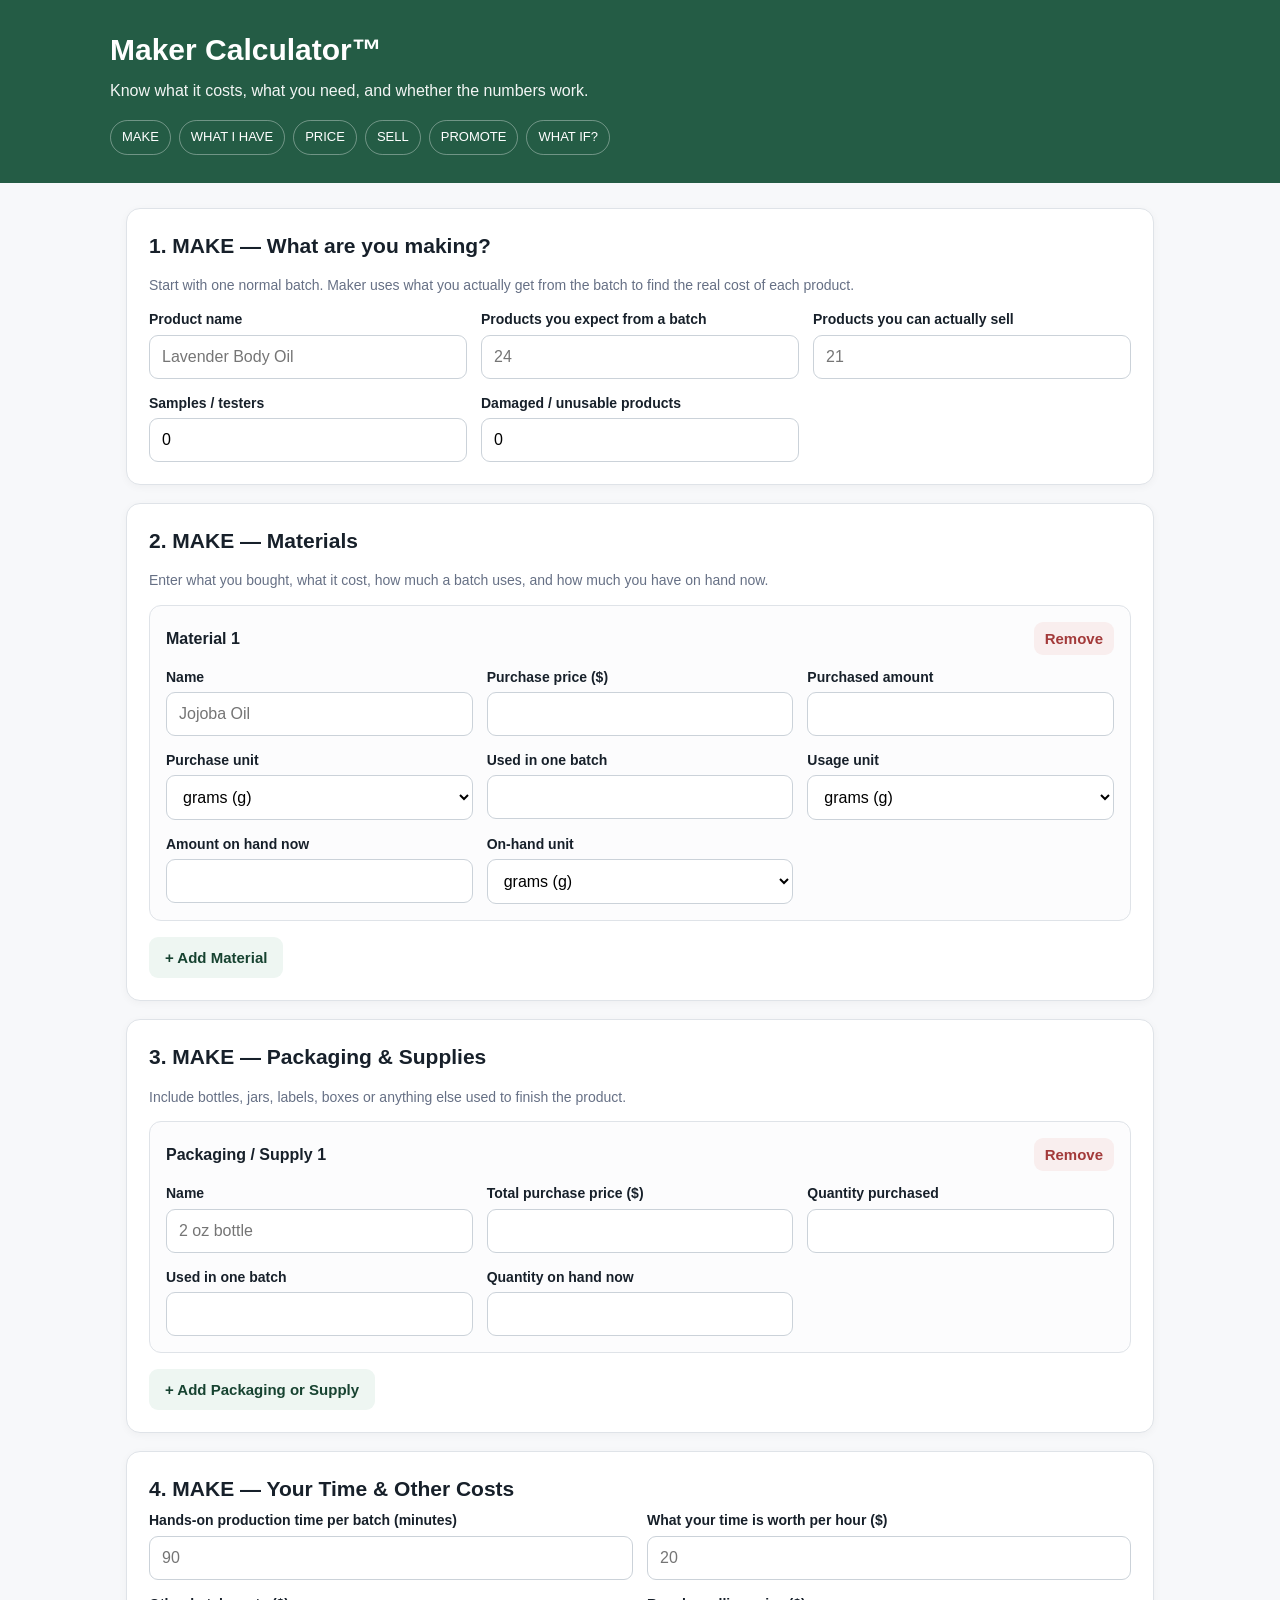
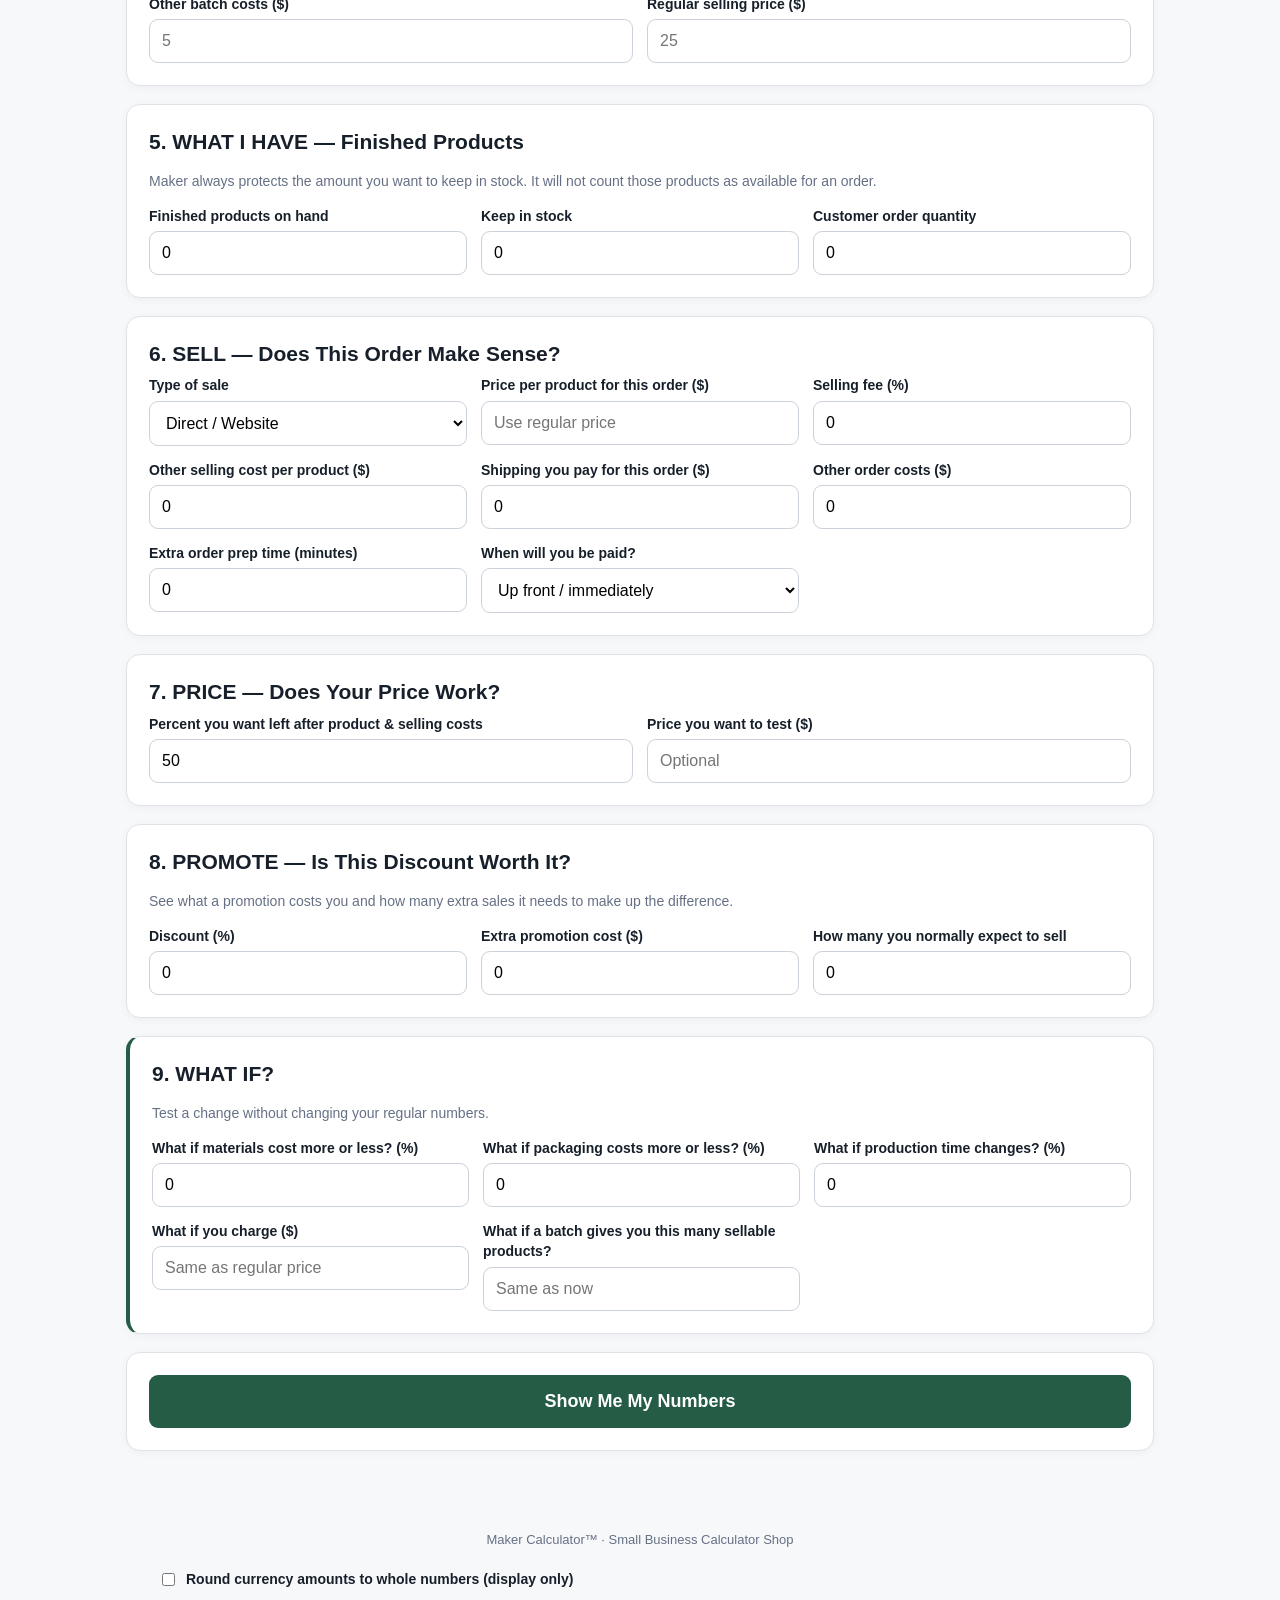
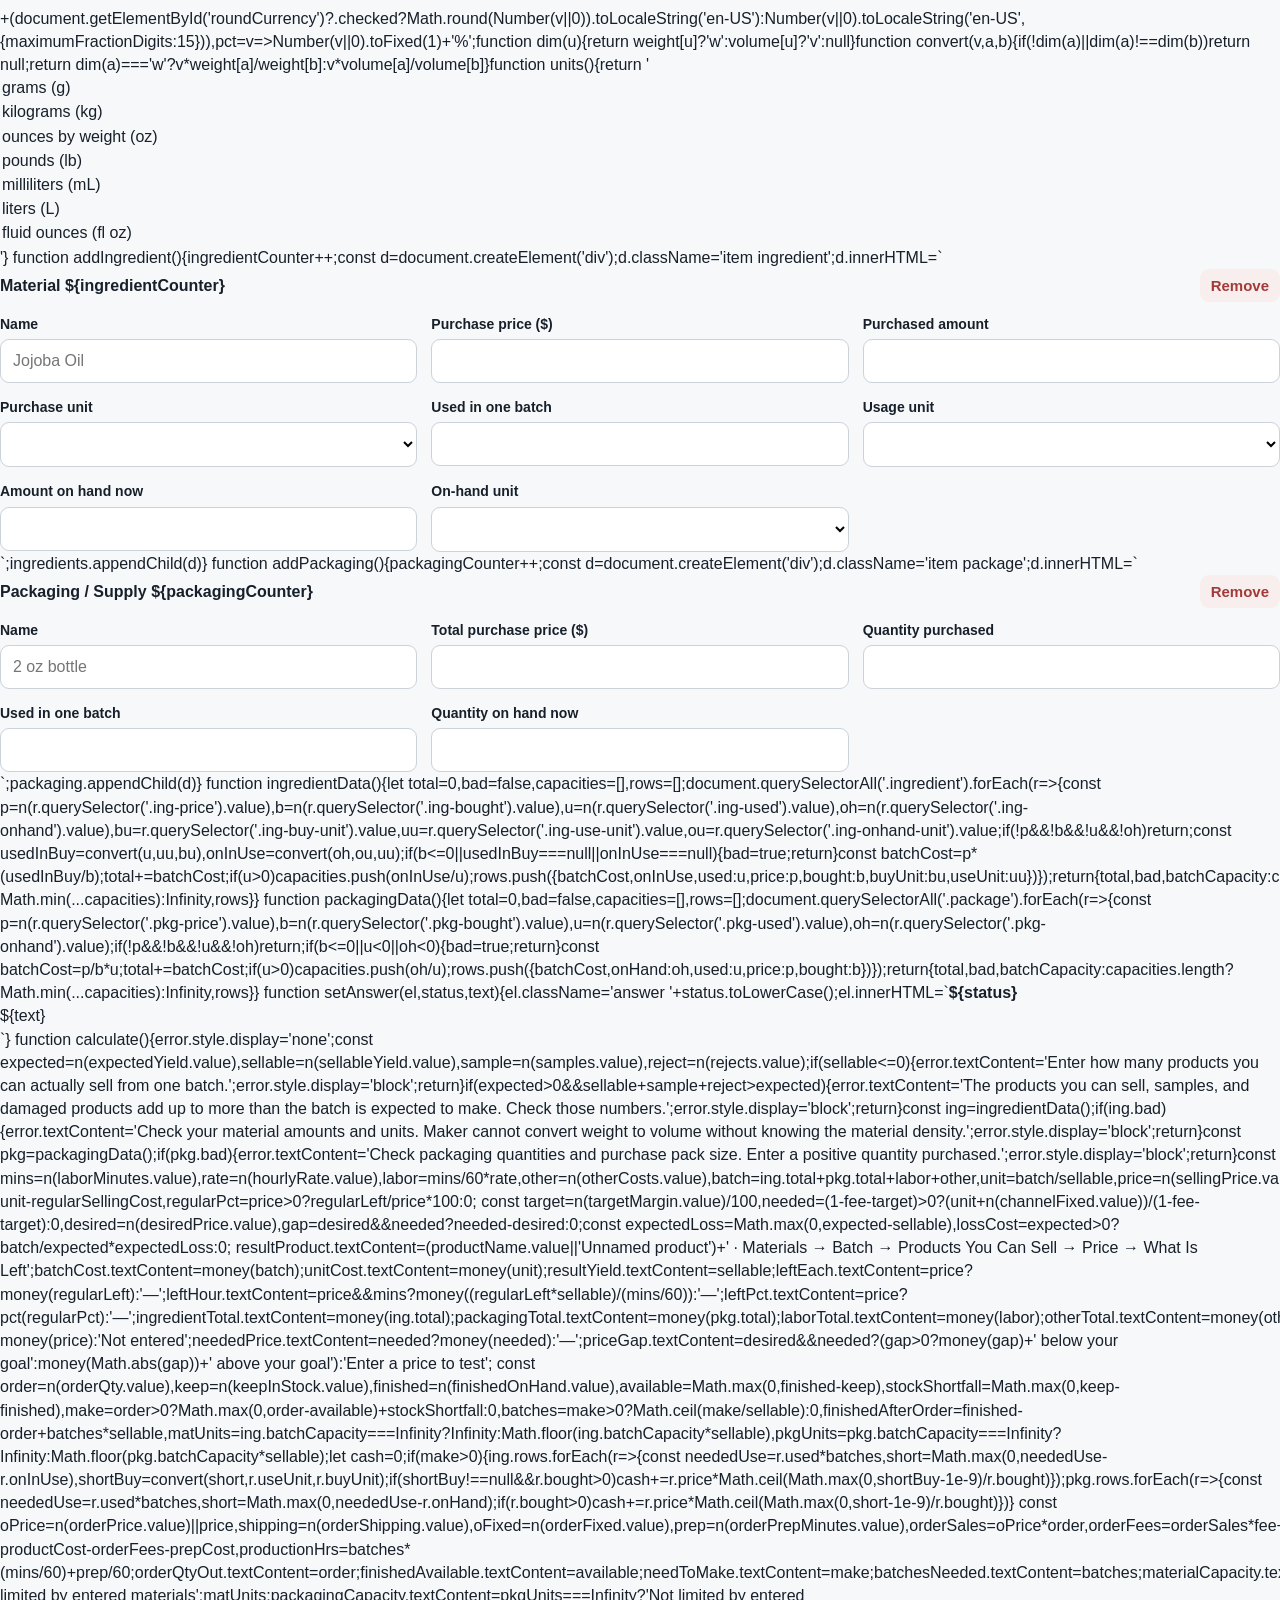
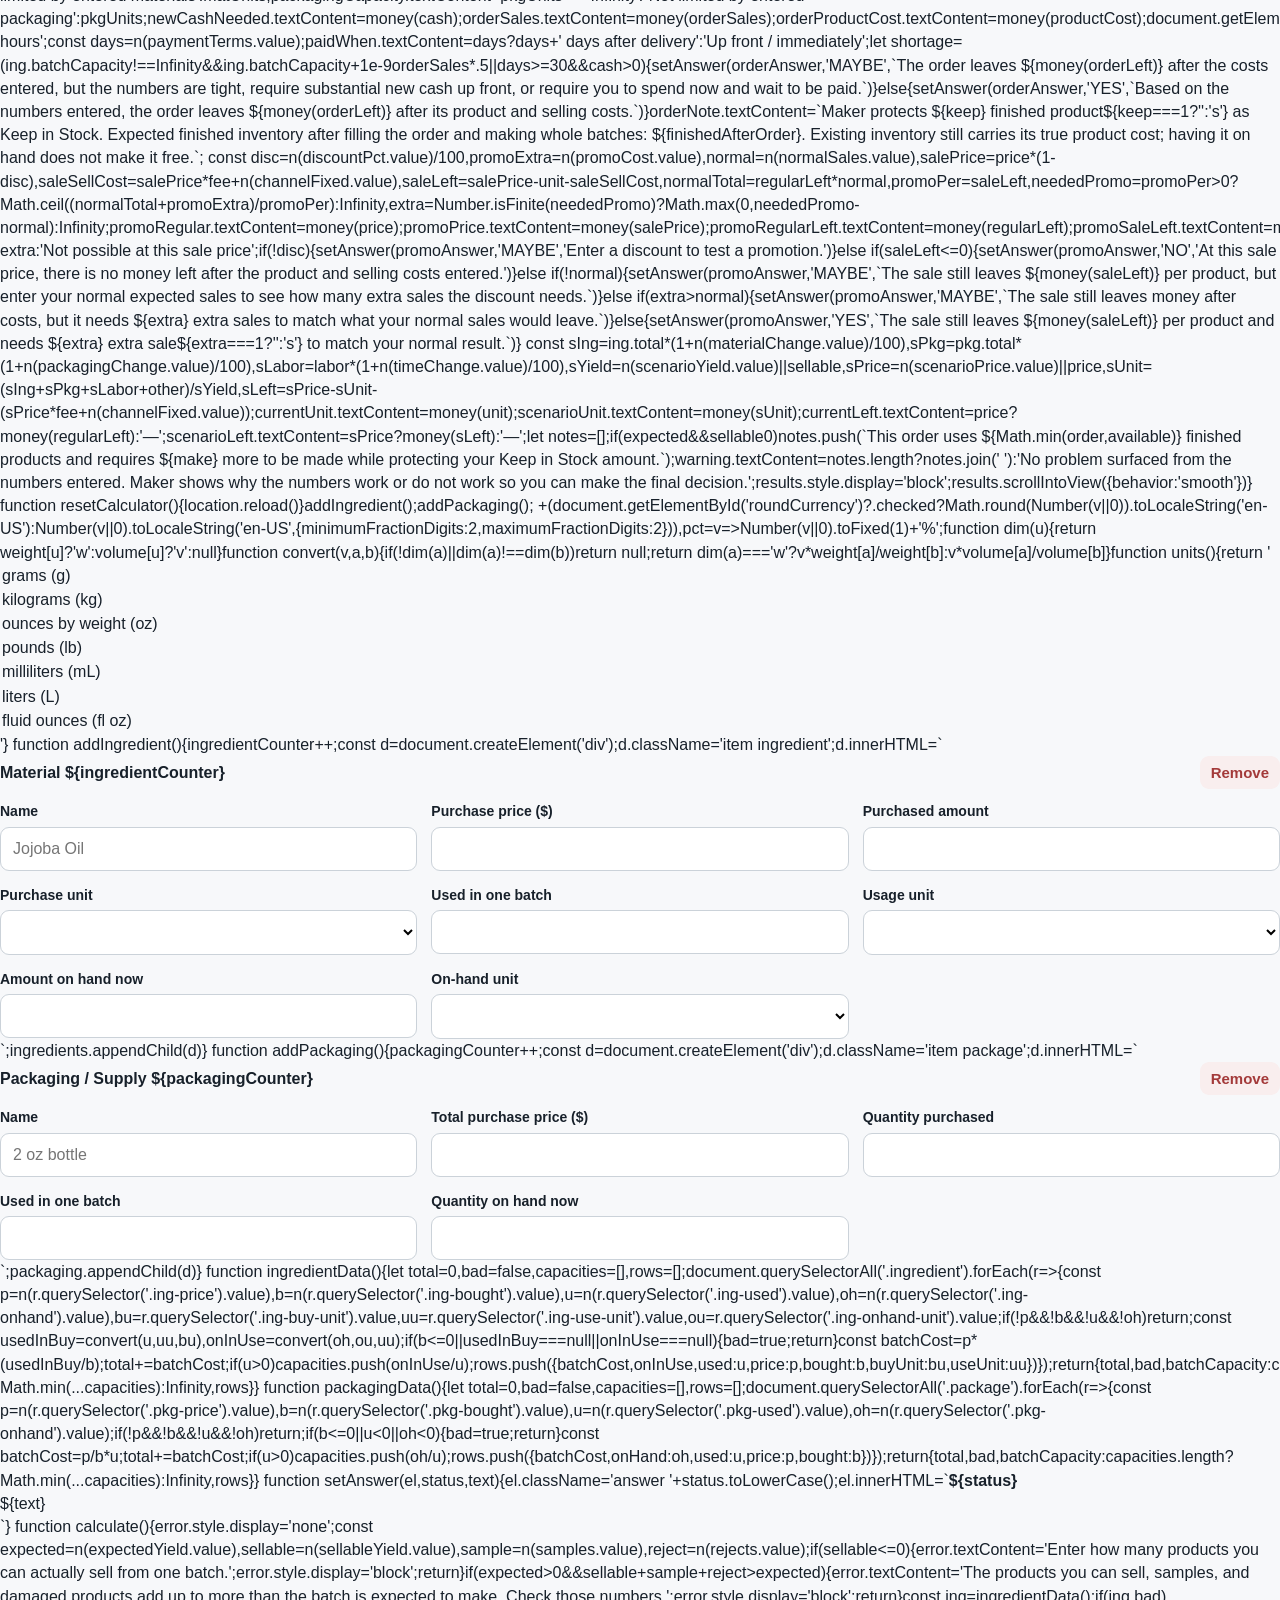
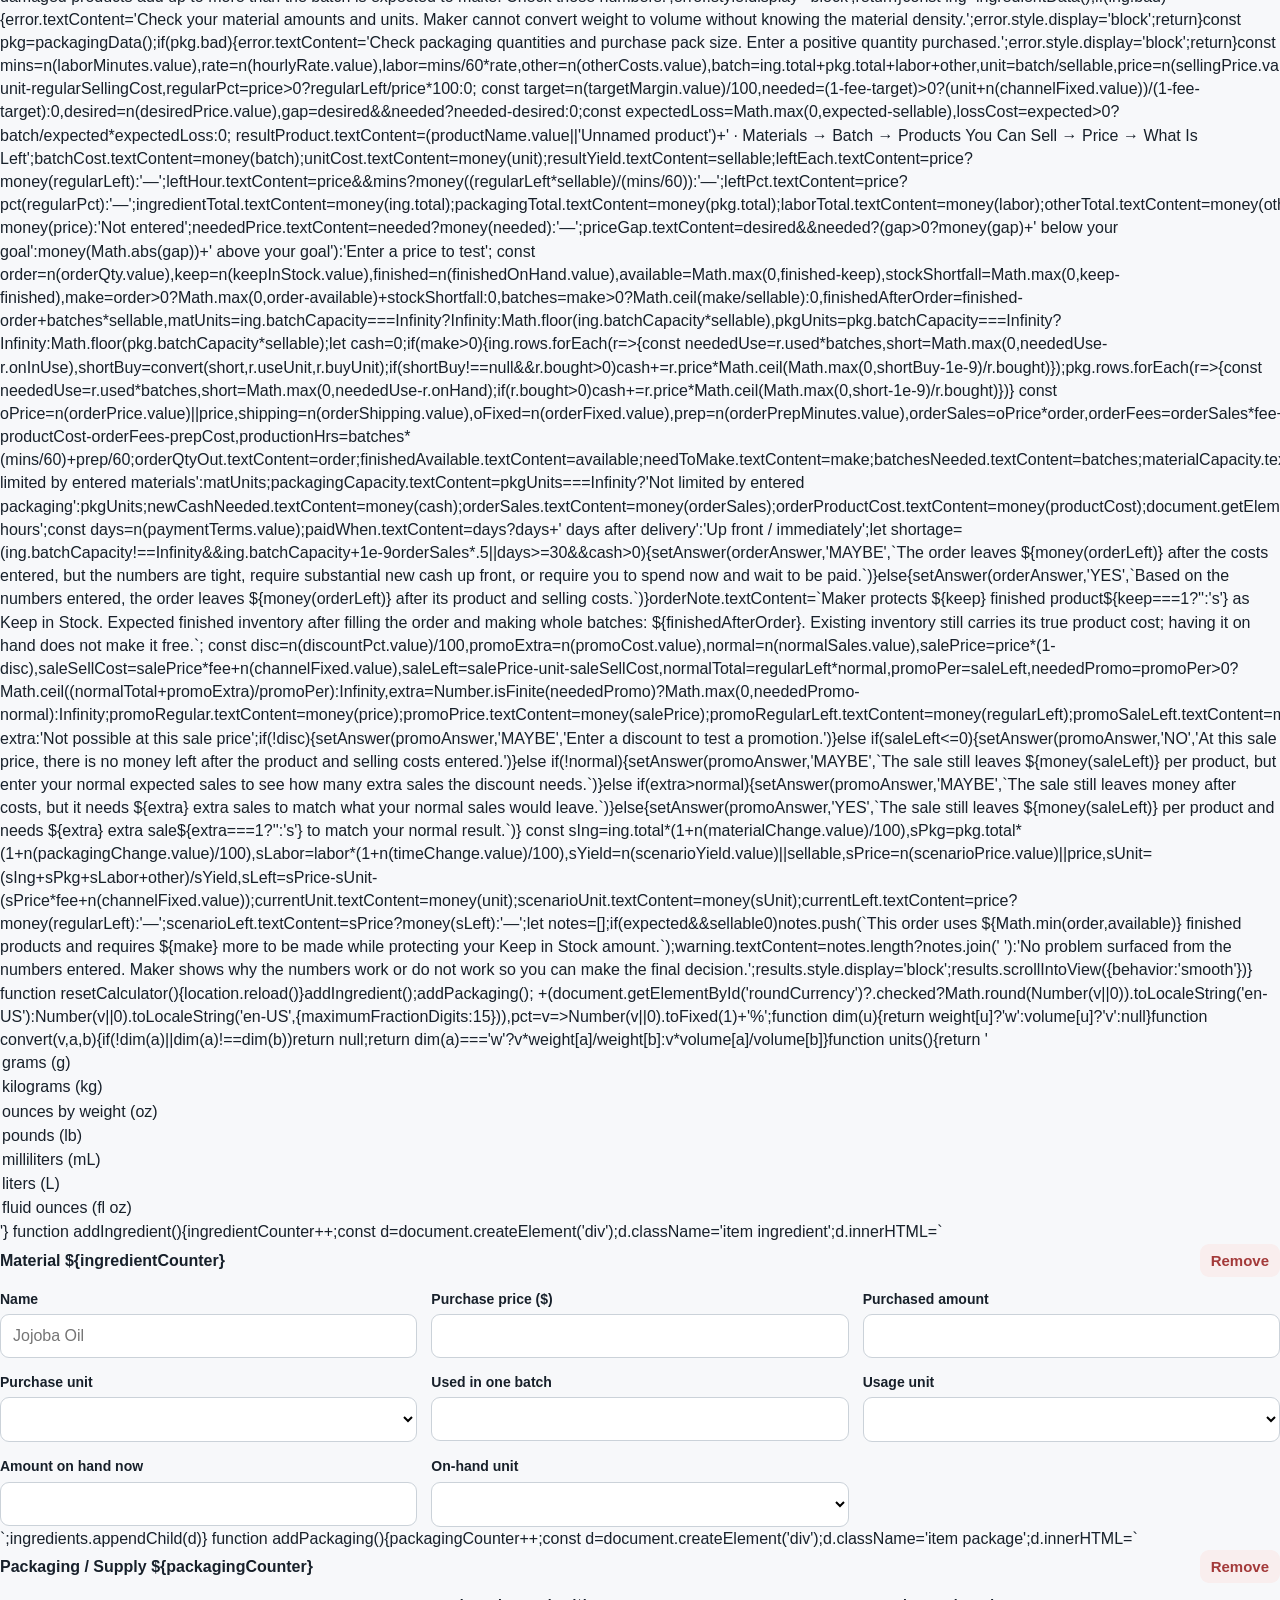
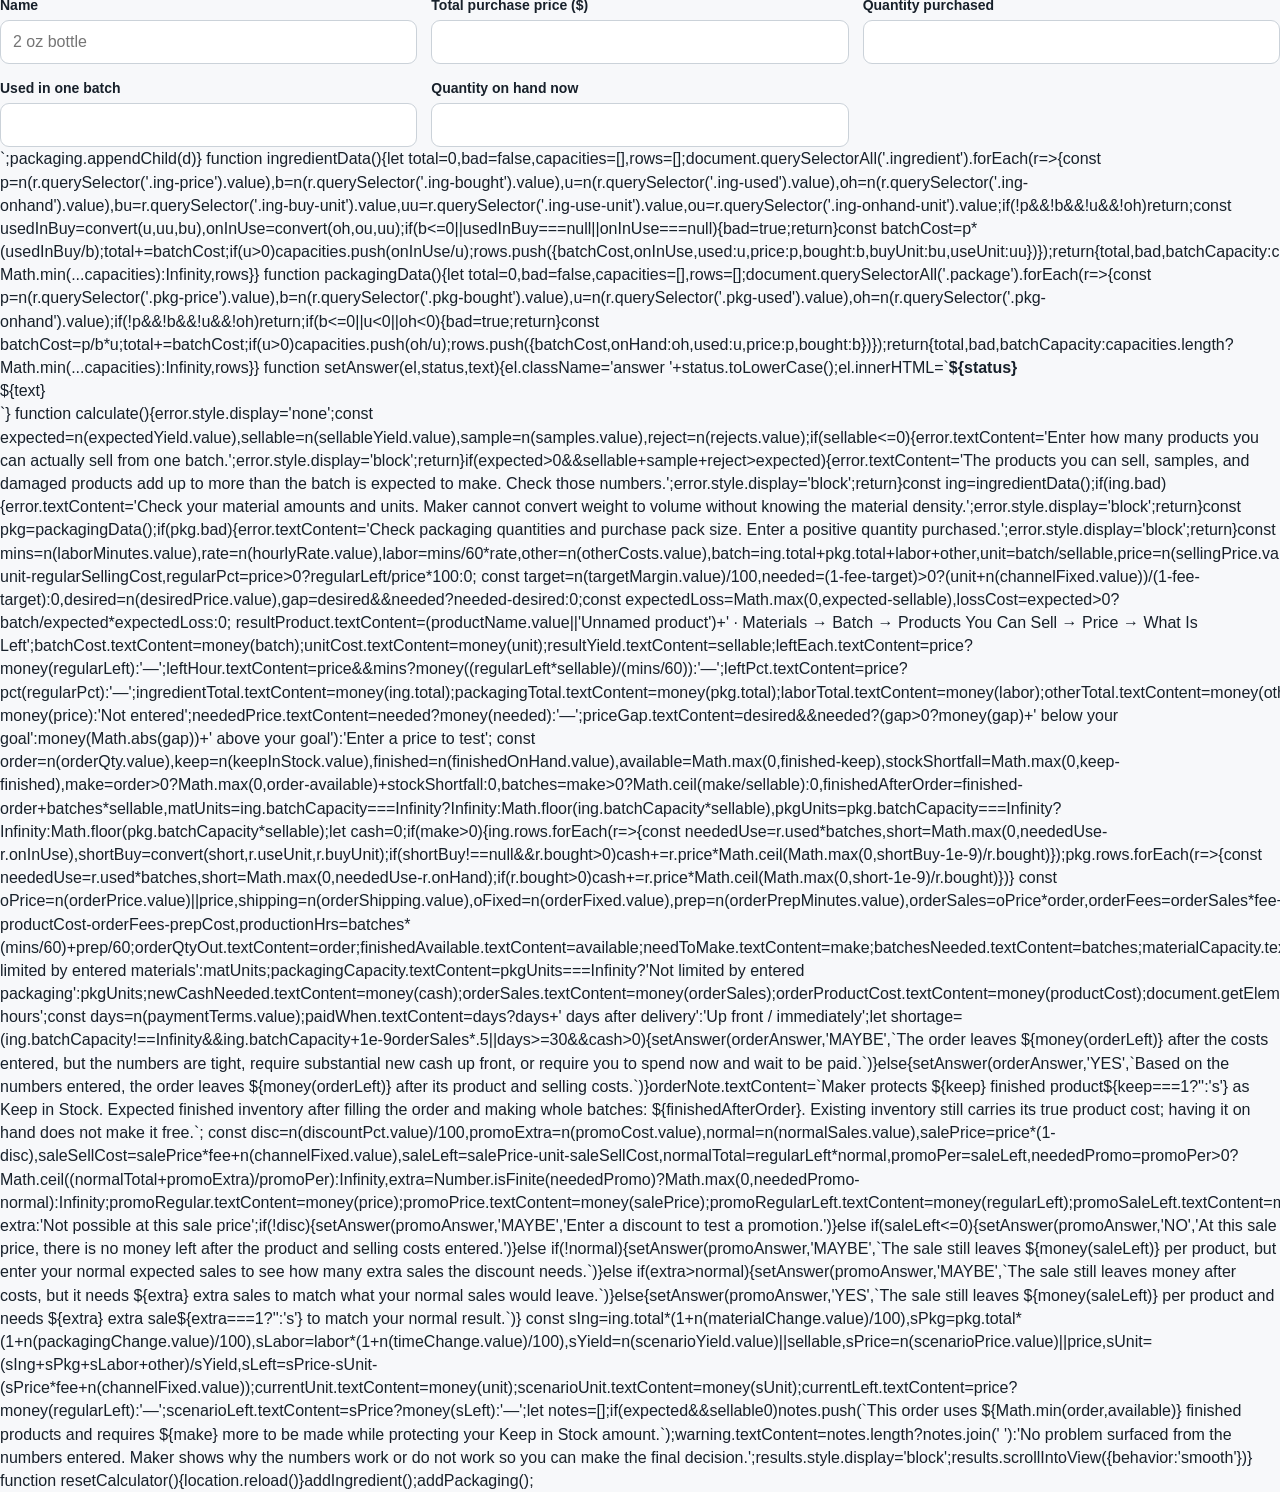
==== index.html @ f7cbdf95 "Avoid YES order recommendation when sales revenue is zero" ====
<!DOCTYPE html>
<html lang="en">
<head>
<meta charset="UTF-8"><meta name="viewport" content="width=device-width,initial-scale=1.0">
<title>Maker Calculator™</title>
<style>
:root{--bg:#f7f8fa;--card:#fff;--text:#17202a;--muted:#667085;--border:#dfe3e8;--primary:#245c45;--dark:#174331;--soft:#eef6f2;--warn:#fff7e6;--danger:#a33a3a;--maybe:#8a5b00}*{box-sizing:border-box}body{margin:0;font-family:-apple-system,BlinkMacSystemFont,"Segoe UI",Roboto,Arial,sans-serif;background:var(--bg);color:var(--text);line-height:1.45}header{background:var(--primary);color:#fff;padding:28px 20px}.wrap,main{max-width:1060px;margin:auto}header h1{margin:0 0 7px;font-size:30px}header p{margin:0;opacity:.94}nav{margin-top:18px;display:flex;gap:8px;flex-wrap:wrap}.pill{padding:7px 11px;border:1px solid rgba(255,255,255,.35);border-radius:999px;font-size:13px}main{margin:25px auto 60px;padding:0 16px}.card{background:var(--card);border:1px solid var(--border);border-radius:14px;padding:22px;margin-bottom:18px;box-shadow:0 2px 8px rgba(0,0,0,.04)}h2{margin:0 0 6px;font-size:21px}h3{margin:18px 0 8px}.help,.small{color:var(--muted);font-size:14px}.grid,.grid3,.result-grid{display:grid;grid-template-columns:repeat(2,minmax(0,1fr));gap:14px}.grid3,.result-grid{grid-template-columns:repeat(3,minmax(0,1fr))}label{display:block;font-weight:600;margin-bottom:5px;font-size:14px}input,select{width:100%;padding:12px;border:1px solid #cbd2d9;border-radius:9px;font-size:16px;background:#fff}input:focus,select:focus{outline:2px solid #8dbba7;border-color:var(--primary)}.item{border:1px solid var(--border);border-radius:12px;padding:16px;margin-top:14px;background:#fcfcfd}.item-head,.row{display:flex;justify-content:space-between;gap:15px;align-items:center}.item-head{margin-bottom:12px}.row{border-bottom:1px solid var(--border);padding:10px 0}.row:last-child{border-bottom:0}button{border:0;border-radius:9px;padding:12px 16px;font-size:15px;font-weight:700;cursor:pointer}.primary{background:var(--primary);color:#fff}.secondary{background:var(--soft);color:var(--dark)}.remove{background:#f9eeee;color:var(--danger);padding:8px 11px}.actions{display:flex;gap:10px;flex-wrap:wrap;margin-top:16px}.calculate{width:100%;font-size:18px;padding:16px}.results{display:none}.result-grid{margin-top:15px}.result-box{background:var(--soft);padding:16px;border-radius:11px}.result-box span{display:block;color:var(--muted);font-size:13px}.result-box strong{font-size:23px}.panel{background:#f8fafb;border:1px solid var(--border);border-radius:12px;padding:17px;margin-top:18px}.warning{background:var(--warn);border-radius:9px;padding:12px;margin-top:15px}.error{color:var(--danger);margin-top:10px;font-weight:600;display:none}.answer{border-radius:12px;padding:18px;margin:16px 0}.answer.yes{background:#eef6f2}.answer.no{background:#f9eeee}.answer.maybe{background:#fff7e6}.answer strong{font-size:24px}.scenario{border-left:4px solid var(--primary)}footer{text-align:center;color:var(--muted);font-size:13px;padding:20px}@media(max-width:720px){.grid,.grid3,.result-grid{grid-template-columns:1fr}header h1{font-size:25px}.card{padding:17px}}@media print{header,.input-section,.actions,footer{display:none!important}body{background:#fff}main{max-width:none;margin:0}.card{border:0;box-shadow:none}.results{display:block!important}}
</style></head>
<body><header><div class="wrap"><h1>Maker Calculator™</h1><p>Know what it costs, what you need, and whether the numbers work.</p><nav><span class="pill">MAKE</span><span class="pill">WHAT I HAVE</span><span class="pill">PRICE</span><span class="pill">SELL</span><span class="pill">PROMOTE</span><span class="pill">WHAT IF?</span></nav></div></header>
<main>
<section class="card input-section"><h2>1. MAKE — What are you making?</h2><p class="help">Start with one normal batch. Maker uses what you actually get from the batch to find the real cost of each product.</p><div class="grid3"><div><label>Product name</label><input id="productName" placeholder="Lavender Body Oil"></div><div><label>Products you expect from a batch</label><input id="expectedYield" type="number" min="1" step="1" placeholder="24"></div><div><label>Products you can actually sell</label><input id="sellableYield" type="number" min="1" step="1" placeholder="21"></div><div><label>Samples / testers</label><input id="samples" type="number" min="0" step="1" value="0"></div><div><label>Damaged / unusable products</label><input id="rejects" type="number" min="0" step="1" value="0"></div></div></section>
<section class="card input-section"><h2>2. MAKE — Materials</h2><p class="help">Enter what you bought, what it cost, how much a batch uses, and how much you have on hand now.</p><div id="ingredients"></div><div class="actions"><button class="secondary" onclick="addIngredient()">+ Add Material</button></div></section>
<section class="card input-section"><h2>3. MAKE — Packaging & Supplies</h2><p class="help">Include bottles, jars, labels, boxes or anything else used to finish the product.</p><div id="packaging"></div><div class="actions"><button class="secondary" onclick="addPackaging()">+ Add Packaging or Supply</button></div></section>
<section class="card input-section"><h2>4. MAKE — Your Time & Other Costs</h2><div class="grid"><div><label>Hands-on production time per batch (minutes)</label><input id="laborMinutes" type="number" min="0" step="1" placeholder="90"></div><div><label>What your time is worth per hour ($)</label><input id="hourlyRate" type="number" min="0" step=".01" placeholder="20"></div><div><label>Other batch costs ($)</label><input id="otherCosts" type="number" min="0" step=".01" placeholder="5"></div><div><label>Regular selling price ($)</label><input id="sellingPrice" type="number" min="0" step=".01" placeholder="25"></div></div></section>
<section class="card input-section"><h2>5. WHAT I HAVE — Finished Products</h2><p class="help">Maker always protects the amount you want to keep in stock. It will not count those products as available for an order.</p><div class="grid3"><div><label>Finished products on hand</label><input id="finishedOnHand" type="number" min="0" step="1" value="0"></div><div><label>Keep in stock</label><input id="keepInStock" type="number" min="0" step="1" value="0"></div><div><label>Customer order quantity</label><input id="orderQty" type="number" min="0" step="1" value="0"></div></div></section>
<section class="card input-section"><h2>6. SELL — Does This Order Make Sense?</h2><div class="grid3"><div><label>Type of sale</label><select id="channel"><option>Direct / Website</option><option>Marketplace</option><option>Craft Fair</option><option>Wholesale</option><option>Consignment</option><option>Corporate / Bulk</option></select></div><div><label>Price per product for this order ($)</label><input id="orderPrice" type="number" min="0" step=".01" placeholder="Use regular price"></div><div><label>Selling fee (%)</label><input id="channelPct" type="number" min="0" step=".01" value="0"></div><div><label>Other selling cost per product ($)</label><input id="channelFixed" type="number" min="0" step=".01" value="0"></div><div><label>Shipping you pay for this order ($)</label><input id="orderShipping" type="number" min="0" step=".01" value="0"></div><div><label>Other order costs ($)</label><input id="orderFixed" type="number" min="0" step=".01" value="0"></div><div><label>Extra order prep time (minutes)</label><input id="orderPrepMinutes" type="number" min="0" step="1" value="0"></div><div><label>When will you be paid?</label><select id="paymentTerms"><option value="0">Up front / immediately</option><option value="15">15 days later</option><option value="30">30 days later</option><option value="45">45 days later</option><option value="60">60 days later</option></select></div></div></section>
<section class="card input-section"><h2>7. PRICE — Does Your Price Work?</h2><div class="grid"><div><label>Percent you want left after product & selling costs</label><input id="targetMargin" type="number" min="0" max="95" step="1" value="50"></div><div><label>Price you want to test ($)</label><input id="desiredPrice" type="number" min="0" step=".01" placeholder="Optional"></div></div></section>
<section class="card input-section"><h2>8. PROMOTE — Is This Discount Worth It?</h2><p class="help">See what a promotion costs you and how many extra sales it needs to make up the difference.</p><div class="grid3"><div><label>Discount (%)</label><input id="discountPct" type="number" min="0" max="100" step=".01" value="0"></div><div><label>Extra promotion cost ($)</label><input id="promoCost" type="number" min="0" step=".01" value="0"></div><div><label>How many you normally expect to sell</label><input id="normalSales" type="number" min="0" step="1" value="0"></div></div></section>
<section class="card input-section scenario"><h2>9. WHAT IF?</h2><p class="help">Test a change without changing your regular numbers.</p><div class="grid3"><div><label>What if materials cost more or less? (%)</label><input id="materialChange" type="number" step=".01" value="0"></div><div><label>What if packaging costs more or less? (%)</label><input id="packagingChange" type="number" step=".01" value="0"></div><div><label>What if production time changes? (%)</label><input id="timeChange" type="number" step=".01" value="0"></div><div><label>What if you charge ($)</label><input id="scenarioPrice" type="number" min="0" step=".01" placeholder="Same as regular price"></div><div><label>What if a batch gives you this many sellable products?</label><input id="scenarioYield" type="number" min="1" step="1" placeholder="Same as now"></div></div></section>
<section class="card input-section"><button class="primary calculate" onclick="calculate()">Show Me My Numbers</button><div id="error" class="error"></div></section>
<section id="results" class="card results"><h2>Your Product at a Glance</h2><p id="resultProduct" class="help"></p><div class="result-grid"><div class="result-box"><span>Cost to make this batch</span><strong id="batchCost"></strong></div><div class="result-box"><span>Cost to make one</span><strong id="unitCost"></strong></div><div class="result-box"><span>Products you can sell</span><strong id="resultYield"></strong></div><div class="result-box"><span>Left after costs — each regular sale</span><strong id="leftEach"></strong></div><div class="result-box"><span>Left after costs — per production hour</span><strong id="leftHour"></strong></div><div class="result-box"><span>Percent left after costs</span><strong id="leftPct"></strong></div></div>
<div class="panel"><h2>Where Your Money Goes</h2><div class="row"><span>Materials</span><strong id="ingredientTotal"></strong></div><div class="row"><span>Packaging & supplies</span><strong id="packagingTotal"></strong></div><div class="row"><span>Cost of your time</span><strong id="laborTotal"></strong></div><div class="row"><span>Other batch costs</span><strong id="otherTotal"></strong></div><div class="row"><span>Cost carried by products you cannot sell</span><strong id="lossCost"></strong></div></div>
<div class="panel"><h2>Does Your Price Work?</h2><div class="row"><span>Your regular price</span><strong id="regularPriceOut"></strong></div><div class="row"><span>Price needed for the percent you want left</span><strong id="neededPrice"></strong></div><div class="row"><span>How far off the price is</span><strong id="priceGap"></strong></div></div>
<div class="panel"><h2>Does This Order Make Sense?</h2><div id="orderAnswer" class="answer"></div><div class="row"><span>Customer order</span><strong id="orderQtyOut"></strong></div><div class="row"><span>Finished products available without touching Keep in Stock</span><strong id="finishedAvailable"></strong></div><div class="row"><span>You need to make</span><strong id="needToMake"></strong></div><div class="row"><span>Batches you need to make</span><strong id="batchesNeeded"></strong></div><div class="row"><span>Products your materials can make now</span><strong id="materialCapacity"></strong></div><div class="row"><span>Products your packaging can finish now</span><strong id="packagingCapacity"></strong></div><div class="row"><span>New money needed for missing materials & packaging</span><strong id="newCashNeeded"></strong></div><div class="row"><span>Total sale</span><strong id="orderSales"></strong></div><div class="row"><span>True cost of products in the order</span><strong id="orderProductCost"></strong></div><div class="row"><span>Left after order costs</span><strong id="orderLeft"></strong></div><div class="row"><span>Additional production time</span><strong id="productionHours"></strong></div><div class="row"><span>When you get paid</span><strong id="paidWhen"></strong></div><p id="orderNote" class="small"></p></div>
<div class="panel"><h2>Is This Discount Worth It?</h2><div id="promoAnswer" class="answer"></div><div class="row"><span>Regular price</span><strong id="promoRegular"></strong></div><div class="row"><span>Sale price</span><strong id="promoPrice"></strong></div><div class="row"><span>Left after costs — regular sale</span><strong id="promoRegularLeft"></strong></div><div class="row"><span>Left after costs — sale price</span><strong id="promoSaleLeft"></strong></div><div class="row"><span>Extra products you need to sell to make up the difference</span><strong id="extraSales"></strong></div></div>
<div class="panel scenario"><h2>What If?</h2><div class="row"><span>Cost to make one</span><strong><span id="currentUnit"></span> → <span id="scenarioUnit"></span></strong></div><div class="row"><span>Left after costs — each sale</span><strong><span id="currentLeft"></span> → <span id="scenarioLeft"></span></strong></div></div>
<div id="warning" class="warning"></div><div class="actions"><button class="primary" onclick="window.print()">Print / Save Report</button><button class="secondary" onclick="resetCalculator()">Start New Product</button></div></section>
</main><footer>Maker Calculator™ · Small Business Calculator Shop</footer>
<div style="max-width:1000px;margin:0 auto;padding:0 18px 12px"><label style="display:flex;align-items:center;gap:8px"><input id="roundCurrency" type="checkbox" style="width:auto" onchange="if(document.getElementById('results').style.display!=='none')calculate()"> Round currency amounts to whole numbers (display only)</label></div>
<script>
let ingredientCounter=0,packagingCounter=0;const weight={g:1,kg:1000,oz:28.349523125,lb:453.59237},volume={ml:1,l:1000,floz:29.5735295625};const n=v=>{const x=parseFloat(v);return Number.isFinite(x)?x:0},money=v=>{const x=Number(v||0),rounded=document.getElementById('roundCurrency')?.checked;return '$'+(rounded?Math.round(x).toLocaleString('en-US'):x.toLocaleString('en-US',{minimumFractionDigits:2,maximumFractionDigits:2}))},pct=v=>Number(v||0).toFixed(1)+'%';function dim(u){return weight[u]?'w':volume[u]?'v':null}function convert(v,a,b){if(!dim(a)||dim(a)!==dim(b))return null;return dim(a)==='w'?v*weight[a]/weight[b]:v*volume[a]/volume[b]}function units(){return '<option value="g">grams (g)</option><option value="kg">kilograms (kg)</option><option value="oz">ounces by weight (oz)</option><option value="lb">pounds (lb)</option><option value="ml">milliliters (mL)</option><option value="l">liters (L)</option><option value="floz">fluid ounces (fl oz)</option>'}
function addIngredient(){ingredientCounter++;const d=document.createElement('div');d.className='item ingredient';d.innerHTML=`<div class="item-head"><strong>Material ${ingredientCounter}</strong><button class="remove" onclick="this.closest('.item').remove()">Remove</button></div><div class="grid3"><div><label>Name</label><input class="ing-name" placeholder="Jojoba Oil"></div><div><label>Purchase price ($)</label><input class="ing-price" type="number" min="0" step=".01"></div><div><label>Purchased amount</label><input class="ing-bought" type="number" min="0" step=".001"></div><div><label>Purchase unit</label><select class="ing-buy-unit">${units()}</select></div><div><label>Used in one batch</label><input class="ing-used" type="number" min="0" step=".001"></div><div><label>Usage unit</label><select class="ing-use-unit">${units()}</select></div><div><label>Amount on hand now</label><input class="ing-onhand" type="number" min="0" step=".001"></div><div><label>On-hand unit</label><select class="ing-onhand-unit">${units()}</select></div></div>`;ingredients.appendChild(d)}
function addPackaging(){packagingCounter++;const d=document.createElement('div');d.className='item package';d.innerHTML=`<div class="item-head"><strong>Packaging / Supply ${packagingCounter}</strong><button class="remove" onclick="this.closest('.item').remove()">Remove</button></div><div class="grid3"><div><label>Name</label><input class="pkg-name" placeholder="2 oz bottle"></div><div><label>Total purchase price ($)</label><input class="pkg-price" type="number" min="0" step=".01"></div><div><label>Quantity purchased</label><input class="pkg-bought" type="number" min="0" step="1"></div><div><label>Used in one batch</label><input class="pkg-used" type="number" min="0" step="1"></div><div><label>Quantity on hand now</label><input class="pkg-onhand" type="number" min="0" step="1"></div></div>`;packaging.appendChild(d)}
function ingredientData(){let total=0,bad=false,capacities=[],rows=[];document.querySelectorAll('.ingredient').forEach(r=>{const p=n(r.querySelector('.ing-price').value),b=n(r.querySelector('.ing-bought').value),u=n(r.querySelector('.ing-used').value),oh=n(r.querySelector('.ing-onhand').value),bu=r.querySelector('.ing-buy-unit').value,uu=r.querySelector('.ing-use-unit').value,ou=r.querySelector('.ing-onhand-unit').value;if(!p&&!b&&!u&&!oh)return;const usedInBuy=convert(u,uu,bu),onInUse=convert(oh,ou,uu);if(b<=0||usedInBuy===null||onInUse===null){bad=true;return}const batchCost=p*(usedInBuy/b);total+=batchCost;if(u>0)capacities.push(onInUse/u);rows.push({batchCost,onInUse,used:u,price:p,bought:b,buyUnit:bu,useUnit:uu})});return{total,bad,batchCapacity:capacities.length?Math.min(...capacities):Infinity,rows}}
function packagingData(){let total=0,bad=false,capacities=[],rows=[];document.querySelectorAll('.package').forEach(r=>{const p=n(r.querySelector('.pkg-price').value),b=n(r.querySelector('.pkg-bought').value),u=n(r.querySelector('.pkg-used').value),oh=n(r.querySelector('.pkg-onhand').value);if(!p&&!b&&!u&&!oh)return;if(b<=0||u<0||oh<0||!Number.isInteger(b)||!Number.isInteger(u)||!Number.isInteger(oh)||p<0){bad=true;return}const batchCost=p/b*u;total+=batchCost;if(u>0)capacities.push(oh/u);rows.push({batchCost,onHand:oh,used:u,price:p,bought:b})});return{total,bad,batchCapacity:capacities.length?Math.min(...capacities):Infinity,rows}}
function setAnswer(el,status,text){el.className='answer '+status.toLowerCase();el.innerHTML=`<strong>${status}</strong><div>${text}</div>`}
function calculate(){error.style.display='none';const countIds=['sellableYield','expectedYield','samples','rejects','finishedOnHand','keepInStock','orderQty','normalSales','scenarioYield'];for(const id of countIds){const el=document.getElementById(id),raw=el.value.trim();if(raw!==''&&(!Number.isFinite(Number(raw))||Number(raw)<0||!Number.isInteger(Number(raw)))){error.textContent='Enter a non-negative whole number for '+(el.closest('div')?.querySelector('label')?.textContent||id)+'.';error.style.display='block';results.style.display='none';return}}const expected=n(expectedYield.value),sellable=n(sellableYield.value),sample=n(samples.value),reject=n(rejects.value);if(sellable<=0){error.textContent='Enter how many products you can actually sell from one batch.';error.style.display='block';return}if(expected>0&&sellable+sample+reject>expected){error.textContent='The products you can sell, samples, and damaged products add up to more than the batch is expected to make. Check those numbers.';error.style.display='block';return}if(scenarioYield.value.trim()!==''&&n(scenarioYield.value)===0){error.textContent='What If? products per batch must be at least 1.';error.style.display='block';results.style.display='none';return}const ing=ingredientData();if(ing.bad){error.textContent='Check your material amounts and units. Maker cannot convert weight to volume without knowing the material density.';error.style.display='block';return}const pkg=packagingData();if(pkg.bad){error.textContent='Check packaging quantities and purchase pack size. Enter a positive quantity purchased.';error.style.display='block';return}const mins=n(laborMinutes.value),rate=n(hourlyRate.value),labor=mins/60*rate,other=n(otherCosts.value),batch=ing.total+pkg.total+labor+other,unit=batch/sellable,price=n(sellingPrice.value),fee=n(channelPct.value)/100,regularSellingCost=price*fee+n(channelFixed.value),regularLeft=price-unit-regularSellingCost,regularPct=price>0?regularLeft/price*100:0;
const target=n(targetMargin.value)/100,needed=(1-fee-target)>0?(unit+n(channelFixed.value))/(1-fee-target):0,desired=n(desiredPrice.value),gap=desired&&needed?needed-desired:0;const expectedLoss=Math.max(0,expected-sellable),lossCost=expected>0?batch/expected*expectedLoss:0;
resultProduct.textContent=(productName.value||'Unnamed product')+' · Materials → Batch → Products You Can Sell → Price → What Is Left';batchCost.textContent=money(batch);unitCost.textContent=money(unit);resultYield.textContent=sellable;leftEach.textContent=price?money(regularLeft):'—';leftHour.textContent=price&&mins?money((regularLeft*sellable)/(mins/60)):'—';leftPct.textContent=price?pct(regularPct):'—';ingredientTotal.textContent=money(ing.total);packagingTotal.textContent=money(pkg.total);laborTotal.textContent=money(labor);otherTotal.textContent=money(other);document.getElementById('lossCost').textContent=money(lossCost);regularPriceOut.textContent=price?money(price):'Not entered';neededPrice.textContent=needed?money(needed):'—';priceGap.textContent=desired&&needed?(gap>0?money(gap)+' below your goal':money(Math.abs(gap))+' above your goal'):'Enter a price to test';
const order=n(orderQty.value),keep=n(keepInStock.value),finished=n(finishedOnHand.value),available=Math.max(0,finished-keep),stockShortfall=Math.max(0,keep-finished),make=order>0?Math.max(0,order-available)+stockShortfall:0,batches=make>0?Math.ceil(make/sellable):0,finishedAfterOrder=finished-order+batches*sellable,matUnits=ing.batchCapacity===Infinity?Infinity:Math.floor(ing.batchCapacity*sellable),pkgUnits=pkg.batchCapacity===Infinity?Infinity:Math.floor(pkg.batchCapacity*sellable);let cash=0;if(make>0){ing.rows.forEach(r=>{const neededUse=r.used*batches,short=Math.max(0,neededUse-r.onInUse),shortBuy=convert(short,r.useUnit,r.buyUnit);if(shortBuy!==null&&r.bought>0)cash+=r.price*Math.ceil(Math.max(0,shortBuy-1e-9)/r.bought)});pkg.rows.forEach(r=>{const neededUse=r.used*batches,short=Math.max(0,neededUse-r.onHand);if(r.bought>0)cash+=r.price*Math.ceil(Math.max(0,short-1e-9)/r.bought)})}
const oPrice=orderPrice.value.trim()===''?price:n(orderPrice.value),shipping=n(orderShipping.value),oFixed=n(orderFixed.value),prep=n(orderPrepMinutes.value),orderSales=oPrice*order,orderFees=orderSales*fee+n(channelFixed.value)*order+shipping+oFixed,productCost=unit*order,prepCost=prep/60*rate,orderLeft=orderSales-productCost-orderFees-prepCost,productionHrs=batches*(mins/60)+prep/60;orderQtyOut.textContent=order;finishedAvailable.textContent=available;needToMake.textContent=make;batchesNeeded.textContent=batches;materialCapacity.textContent=matUnits===Infinity?'Not limited by entered materials':matUnits;packagingCapacity.textContent=pkgUnits===Infinity?'Not limited by entered packaging':pkgUnits;newCashNeeded.textContent=money(cash);document.getElementById('orderSales').textContent=money(orderSales);orderProductCost.textContent=money(productCost);document.getElementById('orderLeft').textContent=money(orderLeft);productionHours.textContent=productionHrs.toFixed(1)+' hours';const days=n(paymentTerms.value);paidWhen.textContent=days?days+' days after delivery':'Up front / immediately';let shortage=(ing.batchCapacity!==Infinity&&ing.batchCapacity+1e-9<batches)||(pkg.batchCapacity!==Infinity&&pkg.batchCapacity+1e-9<batches);if(!order){setAnswer(orderAnswer,'MAYBE','Enter an order quantity to test an order.')}else if(orderLeft<0){setAnswer(orderAnswer,'NO',`At these terms, the order is ${money(Math.abs(orderLeft))} short after the costs entered.`)}else if(shortage){setAnswer(orderAnswer,'MAYBE',`The order leaves money after costs, but you do not currently have enough materials or packaging to make everything needed.`)}else if(orderSales<=0){setAnswer(orderAnswer,'MAYBE','This order has no sales revenue. Review the price and costs before accepting it.')}else if(orderLeft/orderSales<.1||cash>orderSales*.5||days>=30&&cash>0){setAnswer(orderAnswer,'MAYBE',`The order leaves ${money(orderLeft)} after the costs entered, but the numbers are tight, require substantial new cash up front, or require you to spend now and wait to be paid.`)}else{setAnswer(orderAnswer,'YES',`Based on the numbers entered, the order leaves ${money(orderLeft)} after its product and selling costs.`)}orderNote.textContent=`Maker protects ${keep} finished product${keep===1?'':'s'} as Keep in Stock. Expected finished inventory after filling the order and making whole batches: ${finishedAfterOrder}. Existing inventory still carries its true product cost; having it on hand does not make it free.`;
const disc=n(discountPct.value)/100,promoExtra=n(promoCost.value),normal=n(normalSales.value),salePrice=price*(1-disc),saleSellCost=salePrice*fee+n(channelFixed.value),saleLeft=salePrice-unit-saleSellCost,normalTotal=regularLeft*normal,promoPer=saleLeft,neededPromo=promoPer>0?Math.ceil((normalTotal+promoExtra)/promoPer):Infinity,extra=Number.isFinite(neededPromo)?Math.max(0,neededPromo-normal):Infinity;promoRegular.textContent=money(price);promoPrice.textContent=money(salePrice);promoRegularLeft.textContent=money(regularLeft);promoSaleLeft.textContent=money(saleLeft);extraSales.textContent=Number.isFinite(extra)?extra:'Not possible at this sale price';if(!disc){setAnswer(promoAnswer,'MAYBE','Enter a discount to test a promotion.')}else if(saleLeft<=0){setAnswer(promoAnswer,'NO','At this sale price, there is no money left after the product and selling costs entered.')}else if(!normal){setAnswer(promoAnswer,'MAYBE',`The sale still leaves ${money(saleLeft)} per product, but enter your normal expected sales to see how many extra sales the discount needs.`)}else if(extra>normal){setAnswer(promoAnswer,'MAYBE',`The sale still leaves money after costs, but it needs ${extra} extra sales to match what your normal sales would leave.`)}else{setAnswer(promoAnswer,'YES',`The sale still leaves ${money(saleLeft)} per product and needs ${extra} extra sale${extra===1?'':'s'} to match your normal result.`)}
const sIng=ing.total*(1+n(materialChange.value)/100),sPkg=pkg.total*(1+n(packagingChange.value)/100),sLabor=labor*(1+n(timeChange.value)/100),sYield=scenarioYield.value.trim()===''?sellable:n(scenarioYield.value),sPrice=scenarioPrice.value.trim()===''?price:n(scenarioPrice.value),sUnit=(sIng+sPkg+sLabor+other)/sYield,sLeft=sPrice-sUnit-(sPrice*fee+n(channelFixed.value));currentUnit.textContent=money(unit);scenarioUnit.textContent=money(sUnit);currentLeft.textContent=price?money(regularLeft):'—';scenarioLeft.textContent=sPrice?money(sLeft):'—';let notes=[];if(expected&&sellable<expected)notes.push(`${expected-sellable} expected product${expected-sellable===1?' is':'s are'} not available for sale; their cost is carried by the products you can sell.`);if(finished<keep)notes.push(`You are already ${keep-finished} below the amount you want to Keep in Stock.`);if(order&&make>0)notes.push(`This order uses ${Math.min(order,available)} finished products and requires ${make} more to be made while protecting your Keep in Stock amount.`);warning.textContent=notes.length?notes.join(' '):'No problem surfaced from the numbers entered. Maker shows why the numbers work or do not work so you can make the final decision.';results.style.display='block';results.scrollIntoView({behavior:'smooth'})}
function resetCalculator(){location.reload()}addIngredient();addPackaging();
</script></body></html>+(document.getElementById('roundCurrency')?.checked?Math.round(Number(v||0)).toLocaleString('en-US'):Number(v||0).toLocaleString('en-US',{maximumFractionDigits:15})),pct=v=>Number(v||0).toFixed(1)+'%';function dim(u){return weight[u]?'w':volume[u]?'v':null}function convert(v,a,b){if(!dim(a)||dim(a)!==dim(b))return null;return dim(a)==='w'?v*weight[a]/weight[b]:v*volume[a]/volume[b]}function units(){return '<option value="g">grams (g)</option><option value="kg">kilograms (kg)</option><option value="oz">ounces by weight (oz)</option><option value="lb">pounds (lb)</option><option value="ml">milliliters (mL)</option><option value="l">liters (L)</option><option value="floz">fluid ounces (fl oz)</option>'}
function addIngredient(){ingredientCounter++;const d=document.createElement('div');d.className='item ingredient';d.innerHTML=`<div class="item-head"><strong>Material ${ingredientCounter}</strong><button class="remove" onclick="this.closest('.item').remove()">Remove</button></div><div class="grid3"><div><label>Name</label><input class="ing-name" placeholder="Jojoba Oil"></div><div><label>Purchase price ($)</label><input class="ing-price" type="number" min="0" step=".01"></div><div><label>Purchased amount</label><input class="ing-bought" type="number" min="0" step=".001"></div><div><label>Purchase unit</label><select class="ing-buy-unit">${units()}</select></div><div><label>Used in one batch</label><input class="ing-used" type="number" min="0" step=".001"></div><div><label>Usage unit</label><select class="ing-use-unit">${units()}</select></div><div><label>Amount on hand now</label><input class="ing-onhand" type="number" min="0" step=".001"></div><div><label>On-hand unit</label><select class="ing-onhand-unit">${units()}</select></div></div>`;ingredients.appendChild(d)}
function addPackaging(){packagingCounter++;const d=document.createElement('div');d.className='item package';d.innerHTML=`<div class="item-head"><strong>Packaging / Supply ${packagingCounter}</strong><button class="remove" onclick="this.closest('.item').remove()">Remove</button></div><div class="grid3"><div><label>Name</label><input class="pkg-name" placeholder="2 oz bottle"></div><div><label>Total purchase price ($)</label><input class="pkg-price" type="number" min="0" step=".01"></div><div><label>Quantity purchased</label><input class="pkg-bought" type="number" min="0" step="1"></div><div><label>Used in one batch</label><input class="pkg-used" type="number" min="0" step="1"></div><div><label>Quantity on hand now</label><input class="pkg-onhand" type="number" min="0" step="1"></div></div>`;packaging.appendChild(d)}
function ingredientData(){let total=0,bad=false,capacities=[],rows=[];document.querySelectorAll('.ingredient').forEach(r=>{const p=n(r.querySelector('.ing-price').value),b=n(r.querySelector('.ing-bought').value),u=n(r.querySelector('.ing-used').value),oh=n(r.querySelector('.ing-onhand').value),bu=r.querySelector('.ing-buy-unit').value,uu=r.querySelector('.ing-use-unit').value,ou=r.querySelector('.ing-onhand-unit').value;if(!p&&!b&&!u&&!oh)return;const usedInBuy=convert(u,uu,bu),onInUse=convert(oh,ou,uu);if(b<=0||usedInBuy===null||onInUse===null){bad=true;return}const batchCost=p*(usedInBuy/b);total+=batchCost;if(u>0)capacities.push(onInUse/u);rows.push({batchCost,onInUse,used:u,price:p,bought:b,buyUnit:bu,useUnit:uu})});return{total,bad,batchCapacity:capacities.length?Math.min(...capacities):Infinity,rows}}
function packagingData(){let total=0,bad=false,capacities=[],rows=[];document.querySelectorAll('.package').forEach(r=>{const p=n(r.querySelector('.pkg-price').value),b=n(r.querySelector('.pkg-bought').value),u=n(r.querySelector('.pkg-used').value),oh=n(r.querySelector('.pkg-onhand').value);if(!p&&!b&&!u&&!oh)return;if(b<=0||u<0||oh<0){bad=true;return}const batchCost=p/b*u;total+=batchCost;if(u>0)capacities.push(oh/u);rows.push({batchCost,onHand:oh,used:u,price:p,bought:b})});return{total,bad,batchCapacity:capacities.length?Math.min(...capacities):Infinity,rows}}
function setAnswer(el,status,text){el.className='answer '+status.toLowerCase();el.innerHTML=`<strong>${status}</strong><div>${text}</div>`}
function calculate(){error.style.display='none';const expected=n(expectedYield.value),sellable=n(sellableYield.value),sample=n(samples.value),reject=n(rejects.value);if(sellable<=0){error.textContent='Enter how many products you can actually sell from one batch.';error.style.display='block';return}if(expected>0&&sellable+sample+reject>expected){error.textContent='The products you can sell, samples, and damaged products add up to more than the batch is expected to make. Check those numbers.';error.style.display='block';return}const ing=ingredientData();if(ing.bad){error.textContent='Check your material amounts and units. Maker cannot convert weight to volume without knowing the material density.';error.style.display='block';return}const pkg=packagingData();if(pkg.bad){error.textContent='Check packaging quantities and purchase pack size. Enter a positive quantity purchased.';error.style.display='block';return}const mins=n(laborMinutes.value),rate=n(hourlyRate.value),labor=mins/60*rate,other=n(otherCosts.value),batch=ing.total+pkg.total+labor+other,unit=batch/sellable,price=n(sellingPrice.value),fee=n(channelPct.value)/100,regularSellingCost=price*fee+n(channelFixed.value),regularLeft=price-unit-regularSellingCost,regularPct=price>0?regularLeft/price*100:0;
const target=n(targetMargin.value)/100,needed=(1-fee-target)>0?(unit+n(channelFixed.value))/(1-fee-target):0,desired=n(desiredPrice.value),gap=desired&&needed?needed-desired:0;const expectedLoss=Math.max(0,expected-sellable),lossCost=expected>0?batch/expected*expectedLoss:0;
resultProduct.textContent=(productName.value||'Unnamed product')+' · Materials → Batch → Products You Can Sell → Price → What Is Left';batchCost.textContent=money(batch);unitCost.textContent=money(unit);resultYield.textContent=sellable;leftEach.textContent=price?money(regularLeft):'—';leftHour.textContent=price&&mins?money((regularLeft*sellable)/(mins/60)):'—';leftPct.textContent=price?pct(regularPct):'—';ingredientTotal.textContent=money(ing.total);packagingTotal.textContent=money(pkg.total);laborTotal.textContent=money(labor);otherTotal.textContent=money(other);document.getElementById('lossCost').textContent=money(lossCost);regularPriceOut.textContent=price?money(price):'Not entered';neededPrice.textContent=needed?money(needed):'—';priceGap.textContent=desired&&needed?(gap>0?money(gap)+' below your goal':money(Math.abs(gap))+' above your goal'):'Enter a price to test';
const order=n(orderQty.value),keep=n(keepInStock.value),finished=n(finishedOnHand.value),available=Math.max(0,finished-keep),stockShortfall=Math.max(0,keep-finished),make=order>0?Math.max(0,order-available)+stockShortfall:0,batches=make>0?Math.ceil(make/sellable):0,finishedAfterOrder=finished-order+batches*sellable,matUnits=ing.batchCapacity===Infinity?Infinity:Math.floor(ing.batchCapacity*sellable),pkgUnits=pkg.batchCapacity===Infinity?Infinity:Math.floor(pkg.batchCapacity*sellable);let cash=0;if(make>0){ing.rows.forEach(r=>{const neededUse=r.used*batches,short=Math.max(0,neededUse-r.onInUse),shortBuy=convert(short,r.useUnit,r.buyUnit);if(shortBuy!==null&&r.bought>0)cash+=r.price*Math.ceil(Math.max(0,shortBuy-1e-9)/r.bought)});pkg.rows.forEach(r=>{const neededUse=r.used*batches,short=Math.max(0,neededUse-r.onHand);if(r.bought>0)cash+=r.price*Math.ceil(Math.max(0,short-1e-9)/r.bought)})}
const oPrice=n(orderPrice.value)||price,shipping=n(orderShipping.value),oFixed=n(orderFixed.value),prep=n(orderPrepMinutes.value),orderSales=oPrice*order,orderFees=orderSales*fee+n(channelFixed.value)*order+shipping+oFixed,productCost=unit*order,prepCost=prep/60*rate,orderLeft=orderSales-productCost-orderFees-prepCost,productionHrs=batches*(mins/60)+prep/60;orderQtyOut.textContent=order;finishedAvailable.textContent=available;needToMake.textContent=make;batchesNeeded.textContent=batches;materialCapacity.textContent=matUnits===Infinity?'Not limited by entered materials':matUnits;packagingCapacity.textContent=pkgUnits===Infinity?'Not limited by entered packaging':pkgUnits;newCashNeeded.textContent=money(cash);orderSales.textContent=money(orderSales);orderProductCost.textContent=money(productCost);document.getElementById('orderLeft').textContent=money(orderLeft);productionHours.textContent=productionHrs.toFixed(1)+' hours';const days=n(paymentTerms.value);paidWhen.textContent=days?days+' days after delivery':'Up front / immediately';let shortage=(ing.batchCapacity!==Infinity&&ing.batchCapacity+1e-9<batches)||(pkg.batchCapacity!==Infinity&&pkg.batchCapacity+1e-9<batches);if(!order){setAnswer(orderAnswer,'MAYBE','Enter an order quantity to test an order.')}else if(orderLeft<0){setAnswer(orderAnswer,'NO',`At these terms, the order is ${money(Math.abs(orderLeft))} short after the costs entered.`)}else if(shortage){setAnswer(orderAnswer,'MAYBE',`The order leaves money after costs, but you do not currently have enough materials or packaging to make everything needed.`)}else if(orderLeft/orderSales<.1||cash>orderSales*.5||days>=30&&cash>0){setAnswer(orderAnswer,'MAYBE',`The order leaves ${money(orderLeft)} after the costs entered, but the numbers are tight, require substantial new cash up front, or require you to spend now and wait to be paid.`)}else{setAnswer(orderAnswer,'YES',`Based on the numbers entered, the order leaves ${money(orderLeft)} after its product and selling costs.`)}orderNote.textContent=`Maker protects ${keep} finished product${keep===1?'':'s'} as Keep in Stock. Expected finished inventory after filling the order and making whole batches: ${finishedAfterOrder}. Existing inventory still carries its true product cost; having it on hand does not make it free.`;
const disc=n(discountPct.value)/100,promoExtra=n(promoCost.value),normal=n(normalSales.value),salePrice=price*(1-disc),saleSellCost=salePrice*fee+n(channelFixed.value),saleLeft=salePrice-unit-saleSellCost,normalTotal=regularLeft*normal,promoPer=saleLeft,neededPromo=promoPer>0?Math.ceil((normalTotal+promoExtra)/promoPer):Infinity,extra=Number.isFinite(neededPromo)?Math.max(0,neededPromo-normal):Infinity;promoRegular.textContent=money(price);promoPrice.textContent=money(salePrice);promoRegularLeft.textContent=money(regularLeft);promoSaleLeft.textContent=money(saleLeft);extraSales.textContent=Number.isFinite(extra)?extra:'Not possible at this sale price';if(!disc){setAnswer(promoAnswer,'MAYBE','Enter a discount to test a promotion.')}else if(saleLeft<=0){setAnswer(promoAnswer,'NO','At this sale price, there is no money left after the product and selling costs entered.')}else if(!normal){setAnswer(promoAnswer,'MAYBE',`The sale still leaves ${money(saleLeft)} per product, but enter your normal expected sales to see how many extra sales the discount needs.`)}else if(extra>normal){setAnswer(promoAnswer,'MAYBE',`The sale still leaves money after costs, but it needs ${extra} extra sales to match what your normal sales would leave.`)}else{setAnswer(promoAnswer,'YES',`The sale still leaves ${money(saleLeft)} per product and needs ${extra} extra sale${extra===1?'':'s'} to match your normal result.`)}
const sIng=ing.total*(1+n(materialChange.value)/100),sPkg=pkg.total*(1+n(packagingChange.value)/100),sLabor=labor*(1+n(timeChange.value)/100),sYield=n(scenarioYield.value)||sellable,sPrice=n(scenarioPrice.value)||price,sUnit=(sIng+sPkg+sLabor+other)/sYield,sLeft=sPrice-sUnit-(sPrice*fee+n(channelFixed.value));currentUnit.textContent=money(unit);scenarioUnit.textContent=money(sUnit);currentLeft.textContent=price?money(regularLeft):'—';scenarioLeft.textContent=sPrice?money(sLeft):'—';let notes=[];if(expected&&sellable<expected)notes.push(`${expected-sellable} expected product${expected-sellable===1?' is':'s are'} not available for sale; their cost is carried by the products you can sell.`);if(finished<keep)notes.push(`You are already ${keep-finished} below the amount you want to Keep in Stock.`);if(order&&make>0)notes.push(`This order uses ${Math.min(order,available)} finished products and requires ${make} more to be made while protecting your Keep in Stock amount.`);warning.textContent=notes.length?notes.join(' '):'No problem surfaced from the numbers entered. Maker shows why the numbers work or do not work so you can make the final decision.';results.style.display='block';results.scrollIntoView({behavior:'smooth'})}
function resetCalculator(){location.reload()}addIngredient();addPackaging();
</script></body></html>+(document.getElementById('roundCurrency')?.checked?Math.round(Number(v||0)).toLocaleString('en-US'):Number(v||0).toLocaleString('en-US',{minimumFractionDigits:2,maximumFractionDigits:2})),pct=v=>Number(v||0).toFixed(1)+'%';function dim(u){return weight[u]?'w':volume[u]?'v':null}function convert(v,a,b){if(!dim(a)||dim(a)!==dim(b))return null;return dim(a)==='w'?v*weight[a]/weight[b]:v*volume[a]/volume[b]}function units(){return '<option value="g">grams (g)</option><option value="kg">kilograms (kg)</option><option value="oz">ounces by weight (oz)</option><option value="lb">pounds (lb)</option><option value="ml">milliliters (mL)</option><option value="l">liters (L)</option><option value="floz">fluid ounces (fl oz)</option>'}
function addIngredient(){ingredientCounter++;const d=document.createElement('div');d.className='item ingredient';d.innerHTML=`<div class="item-head"><strong>Material ${ingredientCounter}</strong><button class="remove" onclick="this.closest('.item').remove()">Remove</button></div><div class="grid3"><div><label>Name</label><input class="ing-name" placeholder="Jojoba Oil"></div><div><label>Purchase price ($)</label><input class="ing-price" type="number" min="0" step=".01"></div><div><label>Purchased amount</label><input class="ing-bought" type="number" min="0" step=".001"></div><div><label>Purchase unit</label><select class="ing-buy-unit">${units()}</select></div><div><label>Used in one batch</label><input class="ing-used" type="number" min="0" step=".001"></div><div><label>Usage unit</label><select class="ing-use-unit">${units()}</select></div><div><label>Amount on hand now</label><input class="ing-onhand" type="number" min="0" step=".001"></div><div><label>On-hand unit</label><select class="ing-onhand-unit">${units()}</select></div></div>`;ingredients.appendChild(d)}
function addPackaging(){packagingCounter++;const d=document.createElement('div');d.className='item package';d.innerHTML=`<div class="item-head"><strong>Packaging / Supply ${packagingCounter}</strong><button class="remove" onclick="this.closest('.item').remove()">Remove</button></div><div class="grid3"><div><label>Name</label><input class="pkg-name" placeholder="2 oz bottle"></div><div><label>Total purchase price ($)</label><input class="pkg-price" type="number" min="0" step=".01"></div><div><label>Quantity purchased</label><input class="pkg-bought" type="number" min="0" step="1"></div><div><label>Used in one batch</label><input class="pkg-used" type="number" min="0" step="1"></div><div><label>Quantity on hand now</label><input class="pkg-onhand" type="number" min="0" step="1"></div></div>`;packaging.appendChild(d)}
function ingredientData(){let total=0,bad=false,capacities=[],rows=[];document.querySelectorAll('.ingredient').forEach(r=>{const p=n(r.querySelector('.ing-price').value),b=n(r.querySelector('.ing-bought').value),u=n(r.querySelector('.ing-used').value),oh=n(r.querySelector('.ing-onhand').value),bu=r.querySelector('.ing-buy-unit').value,uu=r.querySelector('.ing-use-unit').value,ou=r.querySelector('.ing-onhand-unit').value;if(!p&&!b&&!u&&!oh)return;const usedInBuy=convert(u,uu,bu),onInUse=convert(oh,ou,uu);if(b<=0||usedInBuy===null||onInUse===null){bad=true;return}const batchCost=p*(usedInBuy/b);total+=batchCost;if(u>0)capacities.push(onInUse/u);rows.push({batchCost,onInUse,used:u,price:p,bought:b,buyUnit:bu,useUnit:uu})});return{total,bad,batchCapacity:capacities.length?Math.min(...capacities):Infinity,rows}}
function packagingData(){let total=0,bad=false,capacities=[],rows=[];document.querySelectorAll('.package').forEach(r=>{const p=n(r.querySelector('.pkg-price').value),b=n(r.querySelector('.pkg-bought').value),u=n(r.querySelector('.pkg-used').value),oh=n(r.querySelector('.pkg-onhand').value);if(!p&&!b&&!u&&!oh)return;if(b<=0||u<0||oh<0){bad=true;return}const batchCost=p/b*u;total+=batchCost;if(u>0)capacities.push(oh/u);rows.push({batchCost,onHand:oh,used:u,price:p,bought:b})});return{total,bad,batchCapacity:capacities.length?Math.min(...capacities):Infinity,rows}}
function setAnswer(el,status,text){el.className='answer '+status.toLowerCase();el.innerHTML=`<strong>${status}</strong><div>${text}</div>`}
function calculate(){error.style.display='none';const expected=n(expectedYield.value),sellable=n(sellableYield.value),sample=n(samples.value),reject=n(rejects.value);if(sellable<=0){error.textContent='Enter how many products you can actually sell from one batch.';error.style.display='block';return}if(expected>0&&sellable+sample+reject>expected){error.textContent='The products you can sell, samples, and damaged products add up to more than the batch is expected to make. Check those numbers.';error.style.display='block';return}const ing=ingredientData();if(ing.bad){error.textContent='Check your material amounts and units. Maker cannot convert weight to volume without knowing the material density.';error.style.display='block';return}const pkg=packagingData();if(pkg.bad){error.textContent='Check packaging quantities and purchase pack size. Enter a positive quantity purchased.';error.style.display='block';return}const mins=n(laborMinutes.value),rate=n(hourlyRate.value),labor=mins/60*rate,other=n(otherCosts.value),batch=ing.total+pkg.total+labor+other,unit=batch/sellable,price=n(sellingPrice.value),fee=n(channelPct.value)/100,regularSellingCost=price*fee+n(channelFixed.value),regularLeft=price-unit-regularSellingCost,regularPct=price>0?regularLeft/price*100:0;
const target=n(targetMargin.value)/100,needed=(1-fee-target)>0?(unit+n(channelFixed.value))/(1-fee-target):0,desired=n(desiredPrice.value),gap=desired&&needed?needed-desired:0;const expectedLoss=Math.max(0,expected-sellable),lossCost=expected>0?batch/expected*expectedLoss:0;
resultProduct.textContent=(productName.value||'Unnamed product')+' · Materials → Batch → Products You Can Sell → Price → What Is Left';batchCost.textContent=money(batch);unitCost.textContent=money(unit);resultYield.textContent=sellable;leftEach.textContent=price?money(regularLeft):'—';leftHour.textContent=price&&mins?money((regularLeft*sellable)/(mins/60)):'—';leftPct.textContent=price?pct(regularPct):'—';ingredientTotal.textContent=money(ing.total);packagingTotal.textContent=money(pkg.total);laborTotal.textContent=money(labor);otherTotal.textContent=money(other);document.getElementById('lossCost').textContent=money(lossCost);regularPriceOut.textContent=price?money(price):'Not entered';neededPrice.textContent=needed?money(needed):'—';priceGap.textContent=desired&&needed?(gap>0?money(gap)+' below your goal':money(Math.abs(gap))+' above your goal'):'Enter a price to test';
const order=n(orderQty.value),keep=n(keepInStock.value),finished=n(finishedOnHand.value),available=Math.max(0,finished-keep),stockShortfall=Math.max(0,keep-finished),make=order>0?Math.max(0,order-available)+stockShortfall:0,batches=make>0?Math.ceil(make/sellable):0,finishedAfterOrder=finished-order+batches*sellable,matUnits=ing.batchCapacity===Infinity?Infinity:Math.floor(ing.batchCapacity*sellable),pkgUnits=pkg.batchCapacity===Infinity?Infinity:Math.floor(pkg.batchCapacity*sellable);let cash=0;if(make>0){ing.rows.forEach(r=>{const neededUse=r.used*batches,short=Math.max(0,neededUse-r.onInUse),shortBuy=convert(short,r.useUnit,r.buyUnit);if(shortBuy!==null&&r.bought>0)cash+=r.price*Math.ceil(Math.max(0,shortBuy-1e-9)/r.bought)});pkg.rows.forEach(r=>{const neededUse=r.used*batches,short=Math.max(0,neededUse-r.onHand);if(r.bought>0)cash+=r.price*Math.ceil(Math.max(0,short-1e-9)/r.bought)})}
const oPrice=n(orderPrice.value)||price,shipping=n(orderShipping.value),oFixed=n(orderFixed.value),prep=n(orderPrepMinutes.value),orderSales=oPrice*order,orderFees=orderSales*fee+n(channelFixed.value)*order+shipping+oFixed,productCost=unit*order,prepCost=prep/60*rate,orderLeft=orderSales-productCost-orderFees-prepCost,productionHrs=batches*(mins/60)+prep/60;orderQtyOut.textContent=order;finishedAvailable.textContent=available;needToMake.textContent=make;batchesNeeded.textContent=batches;materialCapacity.textContent=matUnits===Infinity?'Not limited by entered materials':matUnits;packagingCapacity.textContent=pkgUnits===Infinity?'Not limited by entered packaging':pkgUnits;newCashNeeded.textContent=money(cash);orderSales.textContent=money(orderSales);orderProductCost.textContent=money(productCost);document.getElementById('orderLeft').textContent=money(orderLeft);productionHours.textContent=productionHrs.toFixed(1)+' hours';const days=n(paymentTerms.value);paidWhen.textContent=days?days+' days after delivery':'Up front / immediately';let shortage=(ing.batchCapacity!==Infinity&&ing.batchCapacity+1e-9<batches)||(pkg.batchCapacity!==Infinity&&pkg.batchCapacity+1e-9<batches);if(!order){setAnswer(orderAnswer,'MAYBE','Enter an order quantity to test an order.')}else if(orderLeft<0){setAnswer(orderAnswer,'NO',`At these terms, the order is ${money(Math.abs(orderLeft))} short after the costs entered.`)}else if(shortage){setAnswer(orderAnswer,'MAYBE',`The order leaves money after costs, but you do not currently have enough materials or packaging to make everything needed.`)}else if(orderLeft/orderSales<.1||cash>orderSales*.5||days>=30&&cash>0){setAnswer(orderAnswer,'MAYBE',`The order leaves ${money(orderLeft)} after the costs entered, but the numbers are tight, require substantial new cash up front, or require you to spend now and wait to be paid.`)}else{setAnswer(orderAnswer,'YES',`Based on the numbers entered, the order leaves ${money(orderLeft)} after its product and selling costs.`)}orderNote.textContent=`Maker protects ${keep} finished product${keep===1?'':'s'} as Keep in Stock. Expected finished inventory after filling the order and making whole batches: ${finishedAfterOrder}. Existing inventory still carries its true product cost; having it on hand does not make it free.`;
const disc=n(discountPct.value)/100,promoExtra=n(promoCost.value),normal=n(normalSales.value),salePrice=price*(1-disc),saleSellCost=salePrice*fee+n(channelFixed.value),saleLeft=salePrice-unit-saleSellCost,normalTotal=regularLeft*normal,promoPer=saleLeft,neededPromo=promoPer>0?Math.ceil((normalTotal+promoExtra)/promoPer):Infinity,extra=Number.isFinite(neededPromo)?Math.max(0,neededPromo-normal):Infinity;promoRegular.textContent=money(price);promoPrice.textContent=money(salePrice);promoRegularLeft.textContent=money(regularLeft);promoSaleLeft.textContent=money(saleLeft);extraSales.textContent=Number.isFinite(extra)?extra:'Not possible at this sale price';if(!disc){setAnswer(promoAnswer,'MAYBE','Enter a discount to test a promotion.')}else if(saleLeft<=0){setAnswer(promoAnswer,'NO','At this sale price, there is no money left after the product and selling costs entered.')}else if(!normal){setAnswer(promoAnswer,'MAYBE',`The sale still leaves ${money(saleLeft)} per product, but enter your normal expected sales to see how many extra sales the discount needs.`)}else if(extra>normal){setAnswer(promoAnswer,'MAYBE',`The sale still leaves money after costs, but it needs ${extra} extra sales to match what your normal sales would leave.`)}else{setAnswer(promoAnswer,'YES',`The sale still leaves ${money(saleLeft)} per product and needs ${extra} extra sale${extra===1?'':'s'} to match your normal result.`)}
const sIng=ing.total*(1+n(materialChange.value)/100),sPkg=pkg.total*(1+n(packagingChange.value)/100),sLabor=labor*(1+n(timeChange.value)/100),sYield=n(scenarioYield.value)||sellable,sPrice=n(scenarioPrice.value)||price,sUnit=(sIng+sPkg+sLabor+other)/sYield,sLeft=sPrice-sUnit-(sPrice*fee+n(channelFixed.value));currentUnit.textContent=money(unit);scenarioUnit.textContent=money(sUnit);currentLeft.textContent=price?money(regularLeft):'—';scenarioLeft.textContent=sPrice?money(sLeft):'—';let notes=[];if(expected&&sellable<expected)notes.push(`${expected-sellable} expected product${expected-sellable===1?' is':'s are'} not available for sale; their cost is carried by the products you can sell.`);if(finished<keep)notes.push(`You are already ${keep-finished} below the amount you want to Keep in Stock.`);if(order&&make>0)notes.push(`This order uses ${Math.min(order,available)} finished products and requires ${make} more to be made while protecting your Keep in Stock amount.`);warning.textContent=notes.length?notes.join(' '):'No problem surfaced from the numbers entered. Maker shows why the numbers work or do not work so you can make the final decision.';results.style.display='block';results.scrollIntoView({behavior:'smooth'})}
function resetCalculator(){location.reload()}addIngredient();addPackaging();
</script></body></html>+(document.getElementById('roundCurrency')?.checked?Math.round(Number(v||0)).toLocaleString('en-US'):Number(v||0).toLocaleString('en-US',{maximumFractionDigits:15})),pct=v=>Number(v||0).toFixed(1)+'%';function dim(u){return weight[u]?'w':volume[u]?'v':null}function convert(v,a,b){if(!dim(a)||dim(a)!==dim(b))return null;return dim(a)==='w'?v*weight[a]/weight[b]:v*volume[a]/volume[b]}function units(){return '<option value="g">grams (g)</option><option value="kg">kilograms (kg)</option><option value="oz">ounces by weight (oz)</option><option value="lb">pounds (lb)</option><option value="ml">milliliters (mL)</option><option value="l">liters (L)</option><option value="floz">fluid ounces (fl oz)</option>'}
function addIngredient(){ingredientCounter++;const d=document.createElement('div');d.className='item ingredient';d.innerHTML=`<div class="item-head"><strong>Material ${ingredientCounter}</strong><button class="remove" onclick="this.closest('.item').remove()">Remove</button></div><div class="grid3"><div><label>Name</label><input class="ing-name" placeholder="Jojoba Oil"></div><div><label>Purchase price ($)</label><input class="ing-price" type="number" min="0" step=".01"></div><div><label>Purchased amount</label><input class="ing-bought" type="number" min="0" step=".001"></div><div><label>Purchase unit</label><select class="ing-buy-unit">${units()}</select></div><div><label>Used in one batch</label><input class="ing-used" type="number" min="0" step=".001"></div><div><label>Usage unit</label><select class="ing-use-unit">${units()}</select></div><div><label>Amount on hand now</label><input class="ing-onhand" type="number" min="0" step=".001"></div><div><label>On-hand unit</label><select class="ing-onhand-unit">${units()}</select></div></div>`;ingredients.appendChild(d)}
function addPackaging(){packagingCounter++;const d=document.createElement('div');d.className='item package';d.innerHTML=`<div class="item-head"><strong>Packaging / Supply ${packagingCounter}</strong><button class="remove" onclick="this.closest('.item').remove()">Remove</button></div><div class="grid3"><div><label>Name</label><input class="pkg-name" placeholder="2 oz bottle"></div><div><label>Total purchase price ($)</label><input class="pkg-price" type="number" min="0" step=".01"></div><div><label>Quantity purchased</label><input class="pkg-bought" type="number" min="0" step="1"></div><div><label>Used in one batch</label><input class="pkg-used" type="number" min="0" step="1"></div><div><label>Quantity on hand now</label><input class="pkg-onhand" type="number" min="0" step="1"></div></div>`;packaging.appendChild(d)}
function ingredientData(){let total=0,bad=false,capacities=[],rows=[];document.querySelectorAll('.ingredient').forEach(r=>{const p=n(r.querySelector('.ing-price').value),b=n(r.querySelector('.ing-bought').value),u=n(r.querySelector('.ing-used').value),oh=n(r.querySelector('.ing-onhand').value),bu=r.querySelector('.ing-buy-unit').value,uu=r.querySelector('.ing-use-unit').value,ou=r.querySelector('.ing-onhand-unit').value;if(!p&&!b&&!u&&!oh)return;const usedInBuy=convert(u,uu,bu),onInUse=convert(oh,ou,uu);if(b<=0||usedInBuy===null||onInUse===null){bad=true;return}const batchCost=p*(usedInBuy/b);total+=batchCost;if(u>0)capacities.push(onInUse/u);rows.push({batchCost,onInUse,used:u,price:p,bought:b,buyUnit:bu,useUnit:uu})});return{total,bad,batchCapacity:capacities.length?Math.min(...capacities):Infinity,rows}}
function packagingData(){let total=0,bad=false,capacities=[],rows=[];document.querySelectorAll('.package').forEach(r=>{const p=n(r.querySelector('.pkg-price').value),b=n(r.querySelector('.pkg-bought').value),u=n(r.querySelector('.pkg-used').value),oh=n(r.querySelector('.pkg-onhand').value);if(!p&&!b&&!u&&!oh)return;if(b<=0||u<0||oh<0){bad=true;return}const batchCost=p/b*u;total+=batchCost;if(u>0)capacities.push(oh/u);rows.push({batchCost,onHand:oh,used:u,price:p,bought:b})});return{total,bad,batchCapacity:capacities.length?Math.min(...capacities):Infinity,rows}}
function setAnswer(el,status,text){el.className='answer '+status.toLowerCase();el.innerHTML=`<strong>${status}</strong><div>${text}</div>`}
function calculate(){error.style.display='none';const expected=n(expectedYield.value),sellable=n(sellableYield.value),sample=n(samples.value),reject=n(rejects.value);if(sellable<=0){error.textContent='Enter how many products you can actually sell from one batch.';error.style.display='block';return}if(expected>0&&sellable+sample+reject>expected){error.textContent='The products you can sell, samples, and damaged products add up to more than the batch is expected to make. Check those numbers.';error.style.display='block';return}const ing=ingredientData();if(ing.bad){error.textContent='Check your material amounts and units. Maker cannot convert weight to volume without knowing the material density.';error.style.display='block';return}const pkg=packagingData();if(pkg.bad){error.textContent='Check packaging quantities and purchase pack size. Enter a positive quantity purchased.';error.style.display='block';return}const mins=n(laborMinutes.value),rate=n(hourlyRate.value),labor=mins/60*rate,other=n(otherCosts.value),batch=ing.total+pkg.total+labor+other,unit=batch/sellable,price=n(sellingPrice.value),fee=n(channelPct.value)/100,regularSellingCost=price*fee+n(channelFixed.value),regularLeft=price-unit-regularSellingCost,regularPct=price>0?regularLeft/price*100:0;
const target=n(targetMargin.value)/100,needed=(1-fee-target)>0?(unit+n(channelFixed.value))/(1-fee-target):0,desired=n(desiredPrice.value),gap=desired&&needed?needed-desired:0;const expectedLoss=Math.max(0,expected-sellable),lossCost=expected>0?batch/expected*expectedLoss:0;
resultProduct.textContent=(productName.value||'Unnamed product')+' · Materials → Batch → Products You Can Sell → Price → What Is Left';batchCost.textContent=money(batch);unitCost.textContent=money(unit);resultYield.textContent=sellable;leftEach.textContent=price?money(regularLeft):'—';leftHour.textContent=price&&mins?money((regularLeft*sellable)/(mins/60)):'—';leftPct.textContent=price?pct(regularPct):'—';ingredientTotal.textContent=money(ing.total);packagingTotal.textContent=money(pkg.total);laborTotal.textContent=money(labor);otherTotal.textContent=money(other);document.getElementById('lossCost').textContent=money(lossCost);regularPriceOut.textContent=price?money(price):'Not entered';neededPrice.textContent=needed?money(needed):'—';priceGap.textContent=desired&&needed?(gap>0?money(gap)+' below your goal':money(Math.abs(gap))+' above your goal'):'Enter a price to test';
const order=n(orderQty.value),keep=n(keepInStock.value),finished=n(finishedOnHand.value),available=Math.max(0,finished-keep),stockShortfall=Math.max(0,keep-finished),make=order>0?Math.max(0,order-available)+stockShortfall:0,batches=make>0?Math.ceil(make/sellable):0,finishedAfterOrder=finished-order+batches*sellable,matUnits=ing.batchCapacity===Infinity?Infinity:Math.floor(ing.batchCapacity*sellable),pkgUnits=pkg.batchCapacity===Infinity?Infinity:Math.floor(pkg.batchCapacity*sellable);let cash=0;if(make>0){ing.rows.forEach(r=>{const neededUse=r.used*batches,short=Math.max(0,neededUse-r.onInUse),shortBuy=convert(short,r.useUnit,r.buyUnit);if(shortBuy!==null&&r.bought>0)cash+=r.price*Math.ceil(Math.max(0,shortBuy-1e-9)/r.bought)});pkg.rows.forEach(r=>{const neededUse=r.used*batches,short=Math.max(0,neededUse-r.onHand);if(r.bought>0)cash+=r.price*Math.ceil(Math.max(0,short-1e-9)/r.bought)})}
const oPrice=n(orderPrice.value)||price,shipping=n(orderShipping.value),oFixed=n(orderFixed.value),prep=n(orderPrepMinutes.value),orderSales=oPrice*order,orderFees=orderSales*fee+n(channelFixed.value)*order+shipping+oFixed,productCost=unit*order,prepCost=prep/60*rate,orderLeft=orderSales-productCost-orderFees-prepCost,productionHrs=batches*(mins/60)+prep/60;orderQtyOut.textContent=order;finishedAvailable.textContent=available;needToMake.textContent=make;batchesNeeded.textContent=batches;materialCapacity.textContent=matUnits===Infinity?'Not limited by entered materials':matUnits;packagingCapacity.textContent=pkgUnits===Infinity?'Not limited by entered packaging':pkgUnits;newCashNeeded.textContent=money(cash);orderSales.textContent=money(orderSales);orderProductCost.textContent=money(productCost);document.getElementById('orderLeft').textContent=money(orderLeft);productionHours.textContent=productionHrs.toFixed(1)+' hours';const days=n(paymentTerms.value);paidWhen.textContent=days?days+' days after delivery':'Up front / immediately';let shortage=(ing.batchCapacity!==Infinity&&ing.batchCapacity+1e-9<batches)||(pkg.batchCapacity!==Infinity&&pkg.batchCapacity+1e-9<batches);if(!order){setAnswer(orderAnswer,'MAYBE','Enter an order quantity to test an order.')}else if(orderLeft<0){setAnswer(orderAnswer,'NO',`At these terms, the order is ${money(Math.abs(orderLeft))} short after the costs entered.`)}else if(shortage){setAnswer(orderAnswer,'MAYBE',`The order leaves money after costs, but you do not currently have enough materials or packaging to make everything needed.`)}else if(orderLeft/orderSales<.1||cash>orderSales*.5||days>=30&&cash>0){setAnswer(orderAnswer,'MAYBE',`The order leaves ${money(orderLeft)} after the costs entered, but the numbers are tight, require substantial new cash up front, or require you to spend now and wait to be paid.`)}else{setAnswer(orderAnswer,'YES',`Based on the numbers entered, the order leaves ${money(orderLeft)} after its product and selling costs.`)}orderNote.textContent=`Maker protects ${keep} finished product${keep===1?'':'s'} as Keep in Stock. Expected finished inventory after filling the order and making whole batches: ${finishedAfterOrder}. Existing inventory still carries its true product cost; having it on hand does not make it free.`;
const disc=n(discountPct.value)/100,promoExtra=n(promoCost.value),normal=n(normalSales.value),salePrice=price*(1-disc),saleSellCost=salePrice*fee+n(channelFixed.value),saleLeft=salePrice-unit-saleSellCost,normalTotal=regularLeft*normal,promoPer=saleLeft,neededPromo=promoPer>0?Math.ceil((normalTotal+promoExtra)/promoPer):Infinity,extra=Number.isFinite(neededPromo)?Math.max(0,neededPromo-normal):Infinity;promoRegular.textContent=money(price);promoPrice.textContent=money(salePrice);promoRegularLeft.textContent=money(regularLeft);promoSaleLeft.textContent=money(saleLeft);extraSales.textContent=Number.isFinite(extra)?extra:'Not possible at this sale price';if(!disc){setAnswer(promoAnswer,'MAYBE','Enter a discount to test a promotion.')}else if(saleLeft<=0){setAnswer(promoAnswer,'NO','At this sale price, there is no money left after the product and selling costs entered.')}else if(!normal){setAnswer(promoAnswer,'MAYBE',`The sale still leaves ${money(saleLeft)} per product, but enter your normal expected sales to see how many extra sales the discount needs.`)}else if(extra>normal){setAnswer(promoAnswer,'MAYBE',`The sale still leaves money after costs, but it needs ${extra} extra sales to match what your normal sales would leave.`)}else{setAnswer(promoAnswer,'YES',`The sale still leaves ${money(saleLeft)} per product and needs ${extra} extra sale${extra===1?'':'s'} to match your normal result.`)}
const sIng=ing.total*(1+n(materialChange.value)/100),sPkg=pkg.total*(1+n(packagingChange.value)/100),sLabor=labor*(1+n(timeChange.value)/100),sYield=n(scenarioYield.value)||sellable,sPrice=n(scenarioPrice.value)||price,sUnit=(sIng+sPkg+sLabor+other)/sYield,sLeft=sPrice-sUnit-(sPrice*fee+n(channelFixed.value));currentUnit.textContent=money(unit);scenarioUnit.textContent=money(sUnit);currentLeft.textContent=price?money(regularLeft):'—';scenarioLeft.textContent=sPrice?money(sLeft):'—';let notes=[];if(expected&&sellable<expected)notes.push(`${expected-sellable} expected product${expected-sellable===1?' is':'s are'} not available for sale; their cost is carried by the products you can sell.`);if(finished<keep)notes.push(`You are already ${keep-finished} below the amount you want to Keep in Stock.`);if(order&&make>0)notes.push(`This order uses ${Math.min(order,available)} finished products and requires ${make} more to be made while protecting your Keep in Stock amount.`);warning.textContent=notes.length?notes.join(' '):'No problem surfaced from the numbers entered. Maker shows why the numbers work or do not work so you can make the final decision.';results.style.display='block';results.scrollIntoView({behavior:'smooth'})}
function resetCalculator(){location.reload()}addIngredient();addPackaging();
</script></body></html>
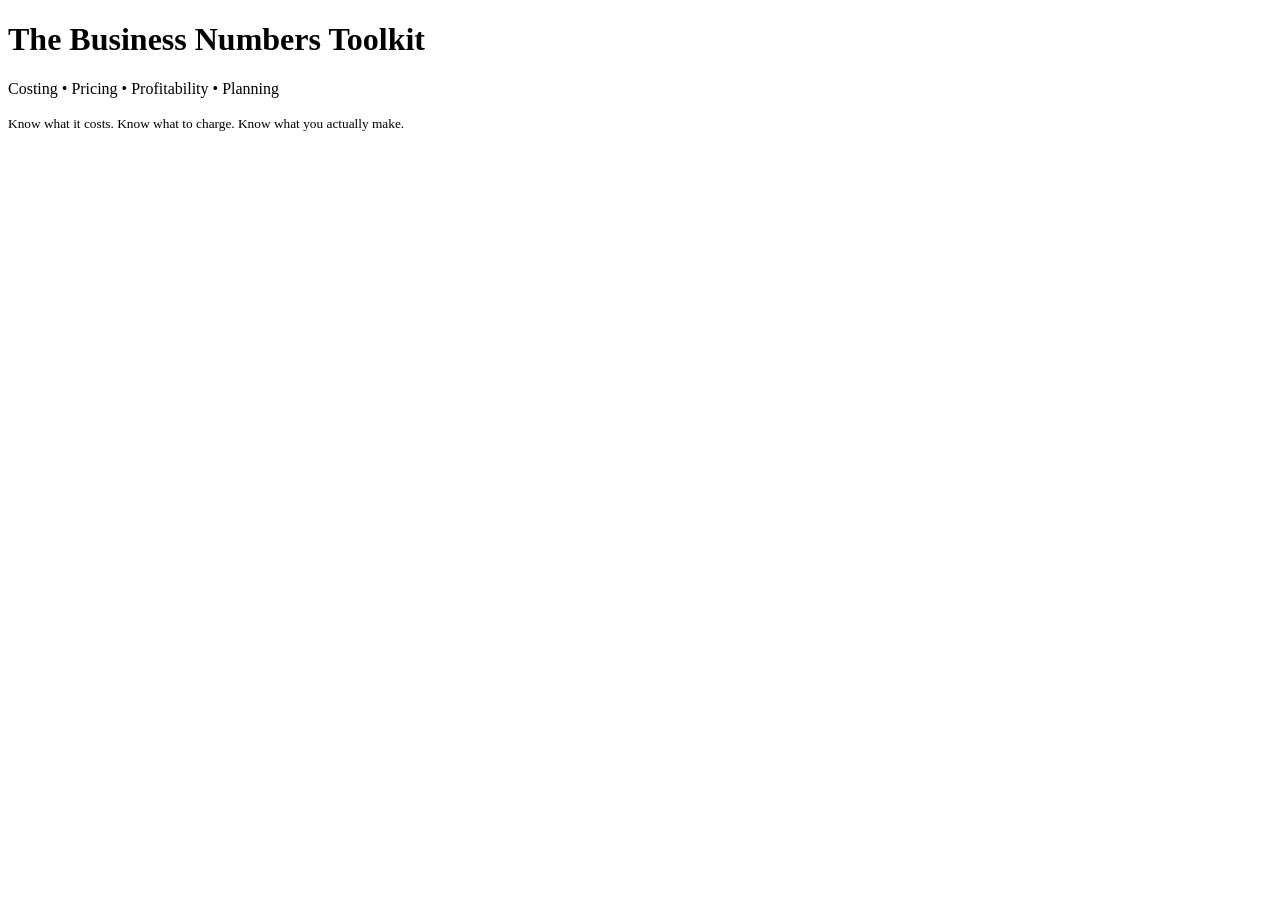
==== commit 37210bf0: "Add Business Numbers Toolkit V1 HTML" ====
--- a/index.html
+++ b/index.html
@@ -1,87 +1,19 @@
-<!DOCTYPE html>
+<!doctype html>
 <html lang="en">
 <head>
-<meta charset="UTF-8"><meta name="viewport" content="width=device-width,initial-scale=1.0">
-<title>Maker Calculator™</title>
-<style>
-:root{--bg:#f7f8fa;--card:#fff;--text:#17202a;--muted:#667085;--border:#dfe3e8;--primary:#245c45;--dark:#174331;--soft:#eef6f2;--warn:#fff7e6;--danger:#a33a3a;--maybe:#8a5b00}*{box-sizing:border-box}body{margin:0;font-family:-apple-system,BlinkMacSystemFont,"Segoe UI",Roboto,Arial,sans-serif;background:var(--bg);color:var(--text);line-height:1.45}header{background:var(--primary);color:#fff;padding:28px 20px}.wrap,main{max-width:1060px;margin:auto}header h1{margin:0 0 7px;font-size:30px}header p{margin:0;opacity:.94}nav{margin-top:18px;display:flex;gap:8px;flex-wrap:wrap}.pill{padding:7px 11px;border:1px solid rgba(255,255,255,.35);border-radius:999px;font-size:13px}main{margin:25px auto 60px;padding:0 16px}.card{background:var(--card);border:1px solid var(--border);border-radius:14px;padding:22px;margin-bottom:18px;box-shadow:0 2px 8px rgba(0,0,0,.04)}h2{margin:0 0 6px;font-size:21px}h3{margin:18px 0 8px}.help,.small{color:var(--muted);font-size:14px}.grid,.grid3,.result-grid{display:grid;grid-template-columns:repeat(2,minmax(0,1fr));gap:14px}.grid3,.result-grid{grid-template-columns:repeat(3,minmax(0,1fr))}label{display:block;font-weight:600;margin-bottom:5px;font-size:14px}input,select{width:100%;padding:12px;border:1px solid #cbd2d9;border-radius:9px;font-size:16px;background:#fff}input:focus,select:focus{outline:2px solid #8dbba7;border-color:var(--primary)}.item{border:1px solid var(--border);border-radius:12px;padding:16px;margin-top:14px;background:#fcfcfd}.item-head,.row{display:flex;justify-content:space-between;gap:15px;align-items:center}.item-head{margin-bottom:12px}.row{border-bottom:1px solid var(--border);padding:10px 0}.row:last-child{border-bottom:0}button{border:0;border-radius:9px;padding:12px 16px;font-size:15px;font-weight:700;cursor:pointer}.primary{background:var(--primary);color:#fff}.secondary{background:var(--soft);color:var(--dark)}.remove{background:#f9eeee;color:var(--danger);padding:8px 11px}.actions{display:flex;gap:10px;flex-wrap:wrap;margin-top:16px}.calculate{width:100%;font-size:18px;padding:16px}.results{display:none}.result-grid{margin-top:15px}.result-box{background:var(--soft);padding:16px;border-radius:11px}.result-box span{display:block;color:var(--muted);font-size:13px}.result-box strong{font-size:23px}.panel{background:#f8fafb;border:1px solid var(--border);border-radius:12px;padding:17px;margin-top:18px}.warning{background:var(--warn);border-radius:9px;padding:12px;margin-top:15px}.error{color:var(--danger);margin-top:10px;font-weight:600;display:none}.answer{border-radius:12px;padding:18px;margin:16px 0}.answer.yes{background:#eef6f2}.answer.no{background:#f9eeee}.answer.maybe{background:#fff7e6}.answer strong{font-size:24px}.scenario{border-left:4px solid var(--primary)}footer{text-align:center;color:var(--muted);font-size:13px;padding:20px}@media(max-width:720px){.grid,.grid3,.result-grid{grid-template-columns:1fr}header h1{font-size:25px}.card{padding:17px}}@media print{header,.input-section,.actions,footer{display:none!important}body{background:#fff}main{max-width:none;margin:0}.card{border:0;box-shadow:none}.results{display:block!important}}
-</style></head>
-<body><header><div class="wrap"><h1>Maker Calculator™</h1><p>Know what it costs, what you need, and whether the numbers work.</p><nav><span class="pill">MAKE</span><span class="pill">WHAT I HAVE</span><span class="pill">PRICE</span><span class="pill">SELL</span><span class="pill">PROMOTE</span><span class="pill">WHAT IF?</span></nav></div></header>
-<main>
-<section class="card input-section"><h2>1. MAKE — What are you making?</h2><p class="help">Start with one normal batch. Maker uses what you actually get from the batch to find the real cost of each product.</p><div class="grid3"><div><label>Product name</label><input id="productName" placeholder="Lavender Body Oil"></div><div><label>Products you expect from a batch</label><input id="expectedYield" type="number" min="1" step="1" placeholder="24"></div><div><label>Products you can actually sell</label><input id="sellableYield" type="number" min="1" step="1" placeholder="21"></div><div><label>Samples / testers</label><input id="samples" type="number" min="0" step="1" value="0"></div><div><label>Damaged / unusable products</label><input id="rejects" type="number" min="0" step="1" value="0"></div></div></section>
-<section class="card input-section"><h2>2. MAKE — Materials</h2><p class="help">Enter what you bought, what it cost, how much a batch uses, and how much you have on hand now.</p><div id="ingredients"></div><div class="actions"><button class="secondary" onclick="addIngredient()">+ Add Material</button></div></section>
-<section class="card input-section"><h2>3. MAKE — Packaging & Supplies</h2><p class="help">Include bottles, jars, labels, boxes or anything else used to finish the product.</p><div id="packaging"></div><div class="actions"><button class="secondary" onclick="addPackaging()">+ Add Packaging or Supply</button></div></section>
-<section class="card input-section"><h2>4. MAKE — Your Time & Other Costs</h2><div class="grid"><div><label>Hands-on production time per batch (minutes)</label><input id="laborMinutes" type="number" min="0" step="1" placeholder="90"></div><div><label>What your time is worth per hour ($)</label><input id="hourlyRate" type="number" min="0" step=".01" placeholder="20"></div><div><label>Other batch costs ($)</label><input id="otherCosts" type="number" min="0" step=".01" placeholder="5"></div><div><label>Regular selling price ($)</label><input id="sellingPrice" type="number" min="0" step=".01" placeholder="25"></div></div></section>
-<section class="card input-section"><h2>5. WHAT I HAVE — Finished Products</h2><p class="help">Maker always protects the amount you want to keep in stock. It will not count those products as available for an order.</p><div class="grid3"><div><label>Finished products on hand</label><input id="finishedOnHand" type="number" min="0" step="1" value="0"></div><div><label>Keep in stock</label><input id="keepInStock" type="number" min="0" step="1" value="0"></div><div><label>Customer order quantity</label><input id="orderQty" type="number" min="0" step="1" value="0"></div></div></section>
-<section class="card input-section"><h2>6. SELL — Does This Order Make Sense?</h2><div class="grid3"><div><label>Type of sale</label><select id="channel"><option>Direct / Website</option><option>Marketplace</option><option>Craft Fair</option><option>Wholesale</option><option>Consignment</option><option>Corporate / Bulk</option></select></div><div><label>Price per product for this order ($)</label><input id="orderPrice" type="number" min="0" step=".01" placeholder="Use regular price"></div><div><label>Selling fee (%)</label><input id="channelPct" type="number" min="0" step=".01" value="0"></div><div><label>Other selling cost per product ($)</label><input id="channelFixed" type="number" min="0" step=".01" value="0"></div><div><label>Shipping you pay for this order ($)</label><input id="orderShipping" type="number" min="0" step=".01" value="0"></div><div><label>Other order costs ($)</label><input id="orderFixed" type="number" min="0" step=".01" value="0"></div><div><label>Extra order prep time (minutes)</label><input id="orderPrepMinutes" type="number" min="0" step="1" value="0"></div><div><label>When will you be paid?</label><select id="paymentTerms"><option value="0">Up front / immediately</option><option value="15">15 days later</option><option value="30">30 days later</option><option value="45">45 days later</option><option value="60">60 days later</option></select></div></div></section>
-<section class="card input-section"><h2>7. PRICE — Does Your Price Work?</h2><div class="grid"><div><label>Percent you want left after product & selling costs</label><input id="targetMargin" type="number" min="0" max="95" step="1" value="50"></div><div><label>Price you want to test ($)</label><input id="desiredPrice" type="number" min="0" step=".01" placeholder="Optional"></div></div></section>
-<section class="card input-section"><h2>8. PROMOTE — Is This Discount Worth It?</h2><p class="help">See what a promotion costs you and how many extra sales it needs to make up the difference.</p><div class="grid3"><div><label>Discount (%)</label><input id="discountPct" type="number" min="0" max="100" step=".01" value="0"></div><div><label>Extra promotion cost ($)</label><input id="promoCost" type="number" min="0" step=".01" value="0"></div><div><label>How many you normally expect to sell</label><input id="normalSales" type="number" min="0" step="1" value="0"></div></div></section>
-<section class="card input-section scenario"><h2>9. WHAT IF?</h2><p class="help">Test a change without changing your regular numbers.</p><div class="grid3"><div><label>What if materials cost more or less? (%)</label><input id="materialChange" type="number" step=".01" value="0"></div><div><label>What if packaging costs more or less? (%)</label><input id="packagingChange" type="number" step=".01" value="0"></div><div><label>What if production time changes? (%)</label><input id="timeChange" type="number" step=".01" value="0"></div><div><label>What if you charge ($)</label><input id="scenarioPrice" type="number" min="0" step=".01" placeholder="Same as regular price"></div><div><label>What if a batch gives you this many sellable products?</label><input id="scenarioYield" type="number" min="1" step="1" placeholder="Same as now"></div></div></section>
-<section class="card input-section"><button class="primary calculate" onclick="calculate()">Show Me My Numbers</button><div id="error" class="error"></div></section>
-<section id="results" class="card results"><h2>Your Product at a Glance</h2><p id="resultProduct" class="help"></p><div class="result-grid"><div class="result-box"><span>Cost to make this batch</span><strong id="batchCost"></strong></div><div class="result-box"><span>Cost to make one</span><strong id="unitCost"></strong></div><div class="result-box"><span>Products you can sell</span><strong id="resultYield"></strong></div><div class="result-box"><span>Left after costs — each regular sale</span><strong id="leftEach"></strong></div><div class="result-box"><span>Left after costs — per production hour</span><strong id="leftHour"></strong></div><div class="result-box"><span>Percent left after costs</span><strong id="leftPct"></strong></div></div>
-<div class="panel"><h2>Where Your Money Goes</h2><div class="row"><span>Materials</span><strong id="ingredientTotal"></strong></div><div class="row"><span>Packaging & supplies</span><strong id="packagingTotal"></strong></div><div class="row"><span>Cost of your time</span><strong id="laborTotal"></strong></div><div class="row"><span>Other batch costs</span><strong id="otherTotal"></strong></div><div class="row"><span>Cost carried by products you cannot sell</span><strong id="lossCost"></strong></div></div>
-<div class="panel"><h2>Does Your Price Work?</h2><div class="row"><span>Your regular price</span><strong id="regularPriceOut"></strong></div><div class="row"><span>Price needed for the percent you want left</span><strong id="neededPrice"></strong></div><div class="row"><span>How far off the price is</span><strong id="priceGap"></strong></div></div>
-<div class="panel"><h2>Does This Order Make Sense?</h2><div id="orderAnswer" class="answer"></div><div class="row"><span>Customer order</span><strong id="orderQtyOut"></strong></div><div class="row"><span>Finished products available without touching Keep in Stock</span><strong id="finishedAvailable"></strong></div><div class="row"><span>You need to make</span><strong id="needToMake"></strong></div><div class="row"><span>Batches you need to make</span><strong id="batchesNeeded"></strong></div><div class="row"><span>Products your materials can make now</span><strong id="materialCapacity"></strong></div><div class="row"><span>Products your packaging can finish now</span><strong id="packagingCapacity"></strong></div><div class="row"><span>New money needed for missing materials & packaging</span><strong id="newCashNeeded"></strong></div><div class="row"><span>Total sale</span><strong id="orderSales"></strong></div><div class="row"><span>True cost of products in the order</span><strong id="orderProductCost"></strong></div><div class="row"><span>Left after order costs</span><strong id="orderLeft"></strong></div><div class="row"><span>Additional production time</span><strong id="productionHours"></strong></div><div class="row"><span>When you get paid</span><strong id="paidWhen"></strong></div><p id="orderNote" class="small"></p></div>
-<div class="panel"><h2>Is This Discount Worth It?</h2><div id="promoAnswer" class="answer"></div><div class="row"><span>Regular price</span><strong id="promoRegular"></strong></div><div class="row"><span>Sale price</span><strong id="promoPrice"></strong></div><div class="row"><span>Left after costs — regular sale</span><strong id="promoRegularLeft"></strong></div><div class="row"><span>Left after costs — sale price</span><strong id="promoSaleLeft"></strong></div><div class="row"><span>Extra products you need to sell to make up the difference</span><strong id="extraSales"></strong></div></div>
-<div class="panel scenario"><h2>What If?</h2><div class="row"><span>Cost to make one</span><strong><span id="currentUnit"></span> → <span id="scenarioUnit"></span></strong></div><div class="row"><span>Left after costs — each sale</span><strong><span id="currentLeft"></span> → <span id="scenarioLeft"></span></strong></div></div>
-<div id="warning" class="warning"></div><div class="actions"><button class="primary" onclick="window.print()">Print / Save Report</button><button class="secondary" onclick="resetCalculator()">Start New Product</button></div></section>
-</main><footer>Maker Calculator™ · Small Business Calculator Shop</footer>
-<div style="max-width:1000px;margin:0 auto;padding:0 18px 12px"><label style="display:flex;align-items:center;gap:8px"><input id="roundCurrency" type="checkbox" style="width:auto" onchange="if(document.getElementById('results').style.display!=='none')calculate()"> Round currency amounts to whole numbers (display only)</label></div>
-<script>
-let ingredientCounter=0,packagingCounter=0;const weight={g:1,kg:1000,oz:28.349523125,lb:453.59237},volume={ml:1,l:1000,floz:29.5735295625};const n=v=>{const x=parseFloat(v);return Number.isFinite(x)?x:0},money=v=>{const x=Number(v||0),rounded=document.getElementById('roundCurrency')?.checked;return '$'+(rounded?Math.round(x).toLocaleString('en-US'):x.toLocaleString('en-US',{minimumFractionDigits:2,maximumFractionDigits:2}))},pct=v=>Number(v||0).toFixed(1)+'%';function dim(u){return weight[u]?'w':volume[u]?'v':null}function convert(v,a,b){if(!dim(a)||dim(a)!==dim(b))return null;return dim(a)==='w'?v*weight[a]/weight[b]:v*volume[a]/volume[b]}function units(){return '<option value="g">grams (g)</option><option value="kg">kilograms (kg)</option><option value="oz">ounces by weight (oz)</option><option value="lb">pounds (lb)</option><option value="ml">milliliters (mL)</option><option value="l">liters (L)</option><option value="floz">fluid ounces (fl oz)</option>'}
-function addIngredient(){ingredientCounter++;const d=document.createElement('div');d.className='item ingredient';d.innerHTML=`<div class="item-head"><strong>Material ${ingredientCounter}</strong><button class="remove" onclick="this.closest('.item').remove()">Remove</button></div><div class="grid3"><div><label>Name</label><input class="ing-name" placeholder="Jojoba Oil"></div><div><label>Purchase price ($)</label><input class="ing-price" type="number" min="0" step=".01"></div><div><label>Purchased amount</label><input class="ing-bought" type="number" min="0" step=".001"></div><div><label>Purchase unit</label><select class="ing-buy-unit">${units()}</select></div><div><label>Used in one batch</label><input class="ing-used" type="number" min="0" step=".001"></div><div><label>Usage unit</label><select class="ing-use-unit">${units()}</select></div><div><label>Amount on hand now</label><input class="ing-onhand" type="number" min="0" step=".001"></div><div><label>On-hand unit</label><select class="ing-onhand-unit">${units()}</select></div></div>`;ingredients.appendChild(d)}
-function addPackaging(){packagingCounter++;const d=document.createElement('div');d.className='item package';d.innerHTML=`<div class="item-head"><strong>Packaging / Supply ${packagingCounter}</strong><button class="remove" onclick="this.closest('.item').remove()">Remove</button></div><div class="grid3"><div><label>Name</label><input class="pkg-name" placeholder="2 oz bottle"></div><div><label>Total purchase price ($)</label><input class="pkg-price" type="number" min="0" step=".01"></div><div><label>Quantity purchased</label><input class="pkg-bought" type="number" min="0" step="1"></div><div><label>Used in one batch</label><input class="pkg-used" type="number" min="0" step="1"></div><div><label>Quantity on hand now</label><input class="pkg-onhand" type="number" min="0" step="1"></div></div>`;packaging.appendChild(d)}
-function ingredientData(){let total=0,bad=false,capacities=[],rows=[];document.querySelectorAll('.ingredient').forEach(r=>{const p=n(r.querySelector('.ing-price').value),b=n(r.querySelector('.ing-bought').value),u=n(r.querySelector('.ing-used').value),oh=n(r.querySelector('.ing-onhand').value),bu=r.querySelector('.ing-buy-unit').value,uu=r.querySelector('.ing-use-unit').value,ou=r.querySelector('.ing-onhand-unit').value;if(!p&&!b&&!u&&!oh)return;const usedInBuy=convert(u,uu,bu),onInUse=convert(oh,ou,uu);if(b<=0||usedInBuy===null||onInUse===null){bad=true;return}const batchCost=p*(usedInBuy/b);total+=batchCost;if(u>0)capacities.push(onInUse/u);rows.push({batchCost,onInUse,used:u,price:p,bought:b,buyUnit:bu,useUnit:uu})});return{total,bad,batchCapacity:capacities.length?Math.min(...capacities):Infinity,rows}}
-function packagingData(){let total=0,bad=false,capacities=[],rows=[];document.querySelectorAll('.package').forEach(r=>{const p=n(r.querySelector('.pkg-price').value),b=n(r.querySelector('.pkg-bought').value),u=n(r.querySelector('.pkg-used').value),oh=n(r.querySelector('.pkg-onhand').value);if(!p&&!b&&!u&&!oh)return;if(b<=0||u<0||oh<0||!Number.isInteger(b)||!Number.isInteger(u)||!Number.isInteger(oh)||p<0){bad=true;return}const batchCost=p/b*u;total+=batchCost;if(u>0)capacities.push(oh/u);rows.push({batchCost,onHand:oh,used:u,price:p,bought:b})});return{total,bad,batchCapacity:capacities.length?Math.min(...capacities):Infinity,rows}}
-function setAnswer(el,status,text){el.className='answer '+status.toLowerCase();el.innerHTML=`<strong>${status}</strong><div>${text}</div>`}
-function calculate(){error.style.display='none';const countIds=['sellableYield','expectedYield','samples','rejects','finishedOnHand','keepInStock','orderQty','normalSales','scenarioYield'];for(const id of countIds){const el=document.getElementById(id),raw=el.value.trim();if(raw!==''&&(!Number.isFinite(Number(raw))||Number(raw)<0||!Number.isInteger(Number(raw)))){error.textContent='Enter a non-negative whole number for '+(el.closest('div')?.querySelector('label')?.textContent||id)+'.';error.style.display='block';results.style.display='none';return}}const expected=n(expectedYield.value),sellable=n(sellableYield.value),sample=n(samples.value),reject=n(rejects.value);if(sellable<=0){error.textContent='Enter how many products you can actually sell from one batch.';error.style.display='block';return}if(expected>0&&sellable+sample+reject>expected){error.textContent='The products you can sell, samples, and damaged products add up to more than the batch is expected to make. Check those numbers.';error.style.display='block';return}if(scenarioYield.value.trim()!==''&&n(scenarioYield.value)===0){error.textContent='What If? products per batch must be at least 1.';error.style.display='block';results.style.display='none';return}const ing=ingredientData();if(ing.bad){error.textContent='Check your material amounts and units. Maker cannot convert weight to volume without knowing the material density.';error.style.display='block';return}const pkg=packagingData();if(pkg.bad){error.textContent='Check packaging quantities and purchase pack size. Enter a positive quantity purchased.';error.style.display='block';return}const mins=n(laborMinutes.value),rate=n(hourlyRate.value),labor=mins/60*rate,other=n(otherCosts.value),batch=ing.total+pkg.total+labor+other,unit=batch/sellable,price=n(sellingPrice.value),fee=n(channelPct.value)/100,regularSellingCost=price*fee+n(channelFixed.value),regularLeft=price-unit-regularSellingCost,regularPct=price>0?regularLeft/price*100:0;
-const target=n(targetMargin.value)/100,needed=(1-fee-target)>0?(unit+n(channelFixed.value))/(1-fee-target):0,desired=n(desiredPrice.value),gap=desired&&needed?needed-desired:0;const expectedLoss=Math.max(0,expected-sellable),lossCost=expected>0?batch/expected*expectedLoss:0;
-resultProduct.textContent=(productName.value||'Unnamed product')+' · Materials → Batch → Products You Can Sell → Price → What Is Left';batchCost.textContent=money(batch);unitCost.textContent=money(unit);resultYield.textContent=sellable;leftEach.textContent=price?money(regularLeft):'—';leftHour.textContent=price&&mins?money((regularLeft*sellable)/(mins/60)):'—';leftPct.textContent=price?pct(regularPct):'—';ingredientTotal.textContent=money(ing.total);packagingTotal.textContent=money(pkg.total);laborTotal.textContent=money(labor);otherTotal.textContent=money(other);document.getElementById('lossCost').textContent=money(lossCost);regularPriceOut.textContent=price?money(price):'Not entered';neededPrice.textContent=needed?money(needed):'—';priceGap.textContent=desired&&needed?(gap>0?money(gap)+' below your goal':money(Math.abs(gap))+' above your goal'):'Enter a price to test';
-const order=n(orderQty.value),keep=n(keepInStock.value),finished=n(finishedOnHand.value),available=Math.max(0,finished-keep),stockShortfall=Math.max(0,keep-finished),make=order>0?Math.max(0,order-available)+stockShortfall:0,batches=make>0?Math.ceil(make/sellable):0,finishedAfterOrder=finished-order+batches*sellable,matUnits=ing.batchCapacity===Infinity?Infinity:Math.floor(ing.batchCapacity*sellable),pkgUnits=pkg.batchCapacity===Infinity?Infinity:Math.floor(pkg.batchCapacity*sellable);let cash=0;if(make>0){ing.rows.forEach(r=>{const neededUse=r.used*batches,short=Math.max(0,neededUse-r.onInUse),shortBuy=convert(short,r.useUnit,r.buyUnit);if(shortBuy!==null&&r.bought>0)cash+=r.price*Math.ceil(Math.max(0,shortBuy-1e-9)/r.bought)});pkg.rows.forEach(r=>{const neededUse=r.used*batches,short=Math.max(0,neededUse-r.onHand);if(r.bought>0)cash+=r.price*Math.ceil(Math.max(0,short-1e-9)/r.bought)})}
-const oPrice=orderPrice.value.trim()===''?price:n(orderPrice.value),shipping=n(orderShipping.value),oFixed=n(orderFixed.value),prep=n(orderPrepMinutes.value),orderSales=oPrice*order,orderFees=orderSales*fee+n(channelFixed.value)*order+shipping+oFixed,productCost=unit*order,prepCost=prep/60*rate,orderLeft=orderSales-productCost-orderFees-prepCost,productionHrs=batches*(mins/60)+prep/60;orderQtyOut.textContent=order;finishedAvailable.textContent=available;needToMake.textContent=make;batchesNeeded.textContent=batches;materialCapacity.textContent=matUnits===Infinity?'Not limited by entered materials':matUnits;packagingCapacity.textContent=pkgUnits===Infinity?'Not limited by entered packaging':pkgUnits;newCashNeeded.textContent=money(cash);document.getElementById('orderSales').textContent=money(orderSales);orderProductCost.textContent=money(productCost);document.getElementById('orderLeft').textContent=money(orderLeft);productionHours.textContent=productionHrs.toFixed(1)+' hours';const days=n(paymentTerms.value);paidWhen.textContent=days?days+' days after delivery':'Up front / immediately';let shortage=(ing.batchCapacity!==Infinity&&ing.batchCapacity+1e-9<batches)||(pkg.batchCapacity!==Infinity&&pkg.batchCapacity+1e-9<batches);if(!order){setAnswer(orderAnswer,'MAYBE','Enter an order quantity to test an order.')}else if(orderLeft<0){setAnswer(orderAnswer,'NO',`At these terms, the order is ${money(Math.abs(orderLeft))} short after the costs entered.`)}else if(shortage){setAnswer(orderAnswer,'MAYBE',`The order leaves money after costs, but you do not currently have enough materials or packaging to make everything needed.`)}else if(orderSales<=0){setAnswer(orderAnswer,'MAYBE','This order has no sales revenue. Review the price and costs before accepting it.')}else if(orderLeft/orderSales<.1||cash>orderSales*.5||days>=30&&cash>0){setAnswer(orderAnswer,'MAYBE',`The order leaves ${money(orderLeft)} after the costs entered, but the numbers are tight, require substantial new cash up front, or require you to spend now and wait to be paid.`)}else{setAnswer(orderAnswer,'YES',`Based on the numbers entered, the order leaves ${money(orderLeft)} after its product and selling costs.`)}orderNote.textContent=`Maker protects ${keep} finished product${keep===1?'':'s'} as Keep in Stock. Expected finished inventory after filling the order and making whole batches: ${finishedAfterOrder}. Existing inventory still carries its true product cost; having it on hand does not make it free.`;
-const disc=n(discountPct.value)/100,promoExtra=n(promoCost.value),normal=n(normalSales.value),salePrice=price*(1-disc),saleSellCost=salePrice*fee+n(channelFixed.value),saleLeft=salePrice-unit-saleSellCost,normalTotal=regularLeft*normal,promoPer=saleLeft,neededPromo=promoPer>0?Math.ceil((normalTotal+promoExtra)/promoPer):Infinity,extra=Number.isFinite(neededPromo)?Math.max(0,neededPromo-normal):Infinity;promoRegular.textContent=money(price);promoPrice.textContent=money(salePrice);promoRegularLeft.textContent=money(regularLeft);promoSaleLeft.textContent=money(saleLeft);extraSales.textContent=Number.isFinite(extra)?extra:'Not possible at this sale price';if(!disc){setAnswer(promoAnswer,'MAYBE','Enter a discount to test a promotion.')}else if(saleLeft<=0){setAnswer(promoAnswer,'NO','At this sale price, there is no money left after the product and selling costs entered.')}else if(!normal){setAnswer(promoAnswer,'MAYBE',`The sale still leaves ${money(saleLeft)} per product, but enter your normal expected sales to see how many extra sales the discount needs.`)}else if(extra>normal){setAnswer(promoAnswer,'MAYBE',`The sale still leaves money after costs, but it needs ${extra} extra sales to match what your normal sales would leave.`)}else{setAnswer(promoAnswer,'YES',`The sale still leaves ${money(saleLeft)} per product and needs ${extra} extra sale${extra===1?'':'s'} to match your normal result.`)}
-const sIng=ing.total*(1+n(materialChange.value)/100),sPkg=pkg.total*(1+n(packagingChange.value)/100),sLabor=labor*(1+n(timeChange.value)/100),sYield=scenarioYield.value.trim()===''?sellable:n(scenarioYield.value),sPrice=scenarioPrice.value.trim()===''?price:n(scenarioPrice.value),sUnit=(sIng+sPkg+sLabor+other)/sYield,sLeft=sPrice-sUnit-(sPrice*fee+n(channelFixed.value));currentUnit.textContent=money(unit);scenarioUnit.textContent=money(sUnit);currentLeft.textContent=price?money(regularLeft):'—';scenarioLeft.textContent=sPrice?money(sLeft):'—';let notes=[];if(expected&&sellable<expected)notes.push(`${expected-sellable} expected product${expected-sellable===1?' is':'s are'} not available for sale; their cost is carried by the products you can sell.`);if(finished<keep)notes.push(`You are already ${keep-finished} below the amount you want to Keep in Stock.`);if(order&&make>0)notes.push(`This order uses ${Math.min(order,available)} finished products and requires ${make} more to be made while protecting your Keep in Stock amount.`);warning.textContent=notes.length?notes.join(' '):'No problem surfaced from the numbers entered. Maker shows why the numbers work or do not work so you can make the final decision.';results.style.display='block';results.scrollIntoView({behavior:'smooth'})}
-function resetCalculator(){location.reload()}addIngredient();addPackaging();
-</script></body></html>+(document.getElementById('roundCurrency')?.checked?Math.round(Number(v||0)).toLocaleString('en-US'):Number(v||0).toLocaleString('en-US',{maximumFractionDigits:15})),pct=v=>Number(v||0).toFixed(1)+'%';function dim(u){return weight[u]?'w':volume[u]?'v':null}function convert(v,a,b){if(!dim(a)||dim(a)!==dim(b))return null;return dim(a)==='w'?v*weight[a]/weight[b]:v*volume[a]/volume[b]}function units(){return '<option value="g">grams (g)</option><option value="kg">kilograms (kg)</option><option value="oz">ounces by weight (oz)</option><option value="lb">pounds (lb)</option><option value="ml">milliliters (mL)</option><option value="l">liters (L)</option><option value="floz">fluid ounces (fl oz)</option>'}
-function addIngredient(){ingredientCounter++;const d=document.createElement('div');d.className='item ingredient';d.innerHTML=`<div class="item-head"><strong>Material ${ingredientCounter}</strong><button class="remove" onclick="this.closest('.item').remove()">Remove</button></div><div class="grid3"><div><label>Name</label><input class="ing-name" placeholder="Jojoba Oil"></div><div><label>Purchase price ($)</label><input class="ing-price" type="number" min="0" step=".01"></div><div><label>Purchased amount</label><input class="ing-bought" type="number" min="0" step=".001"></div><div><label>Purchase unit</label><select class="ing-buy-unit">${units()}</select></div><div><label>Used in one batch</label><input class="ing-used" type="number" min="0" step=".001"></div><div><label>Usage unit</label><select class="ing-use-unit">${units()}</select></div><div><label>Amount on hand now</label><input class="ing-onhand" type="number" min="0" step=".001"></div><div><label>On-hand unit</label><select class="ing-onhand-unit">${units()}</select></div></div>`;ingredients.appendChild(d)}
-function addPackaging(){packagingCounter++;const d=document.createElement('div');d.className='item package';d.innerHTML=`<div class="item-head"><strong>Packaging / Supply ${packagingCounter}</strong><button class="remove" onclick="this.closest('.item').remove()">Remove</button></div><div class="grid3"><div><label>Name</label><input class="pkg-name" placeholder="2 oz bottle"></div><div><label>Total purchase price ($)</label><input class="pkg-price" type="number" min="0" step=".01"></div><div><label>Quantity purchased</label><input class="pkg-bought" type="number" min="0" step="1"></div><div><label>Used in one batch</label><input class="pkg-used" type="number" min="0" step="1"></div><div><label>Quantity on hand now</label><input class="pkg-onhand" type="number" min="0" step="1"></div></div>`;packaging.appendChild(d)}
-function ingredientData(){let total=0,bad=false,capacities=[],rows=[];document.querySelectorAll('.ingredient').forEach(r=>{const p=n(r.querySelector('.ing-price').value),b=n(r.querySelector('.ing-bought').value),u=n(r.querySelector('.ing-used').value),oh=n(r.querySelector('.ing-onhand').value),bu=r.querySelector('.ing-buy-unit').value,uu=r.querySelector('.ing-use-unit').value,ou=r.querySelector('.ing-onhand-unit').value;if(!p&&!b&&!u&&!oh)return;const usedInBuy=convert(u,uu,bu),onInUse=convert(oh,ou,uu);if(b<=0||usedInBuy===null||onInUse===null){bad=true;return}const batchCost=p*(usedInBuy/b);total+=batchCost;if(u>0)capacities.push(onInUse/u);rows.push({batchCost,onInUse,used:u,price:p,bought:b,buyUnit:bu,useUnit:uu})});return{total,bad,batchCapacity:capacities.length?Math.min(...capacities):Infinity,rows}}
-function packagingData(){let total=0,bad=false,capacities=[],rows=[];document.querySelectorAll('.package').forEach(r=>{const p=n(r.querySelector('.pkg-price').value),b=n(r.querySelector('.pkg-bought').value),u=n(r.querySelector('.pkg-used').value),oh=n(r.querySelector('.pkg-onhand').value);if(!p&&!b&&!u&&!oh)return;if(b<=0||u<0||oh<0){bad=true;return}const batchCost=p/b*u;total+=batchCost;if(u>0)capacities.push(oh/u);rows.push({batchCost,onHand:oh,used:u,price:p,bought:b})});return{total,bad,batchCapacity:capacities.length?Math.min(...capacities):Infinity,rows}}
-function setAnswer(el,status,text){el.className='answer '+status.toLowerCase();el.innerHTML=`<strong>${status}</strong><div>${text}</div>`}
-function calculate(){error.style.display='none';const expected=n(expectedYield.value),sellable=n(sellableYield.value),sample=n(samples.value),reject=n(rejects.value);if(sellable<=0){error.textContent='Enter how many products you can actually sell from one batch.';error.style.display='block';return}if(expected>0&&sellable+sample+reject>expected){error.textContent='The products you can sell, samples, and damaged products add up to more than the batch is expected to make. Check those numbers.';error.style.display='block';return}const ing=ingredientData();if(ing.bad){error.textContent='Check your material amounts and units. Maker cannot convert weight to volume without knowing the material density.';error.style.display='block';return}const pkg=packagingData();if(pkg.bad){error.textContent='Check packaging quantities and purchase pack size. Enter a positive quantity purchased.';error.style.display='block';return}const mins=n(laborMinutes.value),rate=n(hourlyRate.value),labor=mins/60*rate,other=n(otherCosts.value),batch=ing.total+pkg.total+labor+other,unit=batch/sellable,price=n(sellingPrice.value),fee=n(channelPct.value)/100,regularSellingCost=price*fee+n(channelFixed.value),regularLeft=price-unit-regularSellingCost,regularPct=price>0?regularLeft/price*100:0;
-const target=n(targetMargin.value)/100,needed=(1-fee-target)>0?(unit+n(channelFixed.value))/(1-fee-target):0,desired=n(desiredPrice.value),gap=desired&&needed?needed-desired:0;const expectedLoss=Math.max(0,expected-sellable),lossCost=expected>0?batch/expected*expectedLoss:0;
-resultProduct.textContent=(productName.value||'Unnamed product')+' · Materials → Batch → Products You Can Sell → Price → What Is Left';batchCost.textContent=money(batch);unitCost.textContent=money(unit);resultYield.textContent=sellable;leftEach.textContent=price?money(regularLeft):'—';leftHour.textContent=price&&mins?money((regularLeft*sellable)/(mins/60)):'—';leftPct.textContent=price?pct(regularPct):'—';ingredientTotal.textContent=money(ing.total);packagingTotal.textContent=money(pkg.total);laborTotal.textContent=money(labor);otherTotal.textContent=money(other);document.getElementById('lossCost').textContent=money(lossCost);regularPriceOut.textContent=price?money(price):'Not entered';neededPrice.textContent=needed?money(needed):'—';priceGap.textContent=desired&&needed?(gap>0?money(gap)+' below your goal':money(Math.abs(gap))+' above your goal'):'Enter a price to test';
-const order=n(orderQty.value),keep=n(keepInStock.value),finished=n(finishedOnHand.value),available=Math.max(0,finished-keep),stockShortfall=Math.max(0,keep-finished),make=order>0?Math.max(0,order-available)+stockShortfall:0,batches=make>0?Math.ceil(make/sellable):0,finishedAfterOrder=finished-order+batches*sellable,matUnits=ing.batchCapacity===Infinity?Infinity:Math.floor(ing.batchCapacity*sellable),pkgUnits=pkg.batchCapacity===Infinity?Infinity:Math.floor(pkg.batchCapacity*sellable);let cash=0;if(make>0){ing.rows.forEach(r=>{const neededUse=r.used*batches,short=Math.max(0,neededUse-r.onInUse),shortBuy=convert(short,r.useUnit,r.buyUnit);if(shortBuy!==null&&r.bought>0)cash+=r.price*Math.ceil(Math.max(0,shortBuy-1e-9)/r.bought)});pkg.rows.forEach(r=>{const neededUse=r.used*batches,short=Math.max(0,neededUse-r.onHand);if(r.bought>0)cash+=r.price*Math.ceil(Math.max(0,short-1e-9)/r.bought)})}
-const oPrice=n(orderPrice.value)||price,shipping=n(orderShipping.value),oFixed=n(orderFixed.value),prep=n(orderPrepMinutes.value),orderSales=oPrice*order,orderFees=orderSales*fee+n(channelFixed.value)*order+shipping+oFixed,productCost=unit*order,prepCost=prep/60*rate,orderLeft=orderSales-productCost-orderFees-prepCost,productionHrs=batches*(mins/60)+prep/60;orderQtyOut.textContent=order;finishedAvailable.textContent=available;needToMake.textContent=make;batchesNeeded.textContent=batches;materialCapacity.textContent=matUnits===Infinity?'Not limited by entered materials':matUnits;packagingCapacity.textContent=pkgUnits===Infinity?'Not limited by entered packaging':pkgUnits;newCashNeeded.textContent=money(cash);orderSales.textContent=money(orderSales);orderProductCost.textContent=money(productCost);document.getElementById('orderLeft').textContent=money(orderLeft);productionHours.textContent=productionHrs.toFixed(1)+' hours';const days=n(paymentTerms.value);paidWhen.textContent=days?days+' days after delivery':'Up front / immediately';let shortage=(ing.batchCapacity!==Infinity&&ing.batchCapacity+1e-9<batches)||(pkg.batchCapacity!==Infinity&&pkg.batchCapacity+1e-9<batches);if(!order){setAnswer(orderAnswer,'MAYBE','Enter an order quantity to test an order.')}else if(orderLeft<0){setAnswer(orderAnswer,'NO',`At these terms, the order is ${money(Math.abs(orderLeft))} short after the costs entered.`)}else if(shortage){setAnswer(orderAnswer,'MAYBE',`The order leaves money after costs, but you do not currently have enough materials or packaging to make everything needed.`)}else if(orderLeft/orderSales<.1||cash>orderSales*.5||days>=30&&cash>0){setAnswer(orderAnswer,'MAYBE',`The order leaves ${money(orderLeft)} after the costs entered, but the numbers are tight, require substantial new cash up front, or require you to spend now and wait to be paid.`)}else{setAnswer(orderAnswer,'YES',`Based on the numbers entered, the order leaves ${money(orderLeft)} after its product and selling costs.`)}orderNote.textContent=`Maker protects ${keep} finished product${keep===1?'':'s'} as Keep in Stock. Expected finished inventory after filling the order and making whole batches: ${finishedAfterOrder}. Existing inventory still carries its true product cost; having it on hand does not make it free.`;
-const disc=n(discountPct.value)/100,promoExtra=n(promoCost.value),normal=n(normalSales.value),salePrice=price*(1-disc),saleSellCost=salePrice*fee+n(channelFixed.value),saleLeft=salePrice-unit-saleSellCost,normalTotal=regularLeft*normal,promoPer=saleLeft,neededPromo=promoPer>0?Math.ceil((normalTotal+promoExtra)/promoPer):Infinity,extra=Number.isFinite(neededPromo)?Math.max(0,neededPromo-normal):Infinity;promoRegular.textContent=money(price);promoPrice.textContent=money(salePrice);promoRegularLeft.textContent=money(regularLeft);promoSaleLeft.textContent=money(saleLeft);extraSales.textContent=Number.isFinite(extra)?extra:'Not possible at this sale price';if(!disc){setAnswer(promoAnswer,'MAYBE','Enter a discount to test a promotion.')}else if(saleLeft<=0){setAnswer(promoAnswer,'NO','At this sale price, there is no money left after the product and selling costs entered.')}else if(!normal){setAnswer(promoAnswer,'MAYBE',`The sale still leaves ${money(saleLeft)} per product, but enter your normal expected sales to see how many extra sales the discount needs.`)}else if(extra>normal){setAnswer(promoAnswer,'MAYBE',`The sale still leaves money after costs, but it needs ${extra} extra sales to match what your normal sales would leave.`)}else{setAnswer(promoAnswer,'YES',`The sale still leaves ${money(saleLeft)} per product and needs ${extra} extra sale${extra===1?'':'s'} to match your normal result.`)}
-const sIng=ing.total*(1+n(materialChange.value)/100),sPkg=pkg.total*(1+n(packagingChange.value)/100),sLabor=labor*(1+n(timeChange.value)/100),sYield=n(scenarioYield.value)||sellable,sPrice=n(scenarioPrice.value)||price,sUnit=(sIng+sPkg+sLabor+other)/sYield,sLeft=sPrice-sUnit-(sPrice*fee+n(channelFixed.value));currentUnit.textContent=money(unit);scenarioUnit.textContent=money(sUnit);currentLeft.textContent=price?money(regularLeft):'—';scenarioLeft.textContent=sPrice?money(sLeft):'—';let notes=[];if(expected&&sellable<expected)notes.push(`${expected-sellable} expected product${expected-sellable===1?' is':'s are'} not available for sale; their cost is carried by the products you can sell.`);if(finished<keep)notes.push(`You are already ${keep-finished} below the amount you want to Keep in Stock.`);if(order&&make>0)notes.push(`This order uses ${Math.min(order,available)} finished products and requires ${make} more to be made while protecting your Keep in Stock amount.`);warning.textContent=notes.length?notes.join(' '):'No problem surfaced from the numbers entered. Maker shows why the numbers work or do not work so you can make the final decision.';results.style.display='block';results.scrollIntoView({behavior:'smooth'})}
-function resetCalculator(){location.reload()}addIngredient();addPackaging();
-</script></body></html>+(document.getElementById('roundCurrency')?.checked?Math.round(Number(v||0)).toLocaleString('en-US'):Number(v||0).toLocaleString('en-US',{minimumFractionDigits:2,maximumFractionDigits:2})),pct=v=>Number(v||0).toFixed(1)+'%';function dim(u){return weight[u]?'w':volume[u]?'v':null}function convert(v,a,b){if(!dim(a)||dim(a)!==dim(b))return null;return dim(a)==='w'?v*weight[a]/weight[b]:v*volume[a]/volume[b]}function units(){return '<option value="g">grams (g)</option><option value="kg">kilograms (kg)</option><option value="oz">ounces by weight (oz)</option><option value="lb">pounds (lb)</option><option value="ml">milliliters (mL)</option><option value="l">liters (L)</option><option value="floz">fluid ounces (fl oz)</option>'}
-function addIngredient(){ingredientCounter++;const d=document.createElement('div');d.className='item ingredient';d.innerHTML=`<div class="item-head"><strong>Material ${ingredientCounter}</strong><button class="remove" onclick="this.closest('.item').remove()">Remove</button></div><div class="grid3"><div><label>Name</label><input class="ing-name" placeholder="Jojoba Oil"></div><div><label>Purchase price ($)</label><input class="ing-price" type="number" min="0" step=".01"></div><div><label>Purchased amount</label><input class="ing-bought" type="number" min="0" step=".001"></div><div><label>Purchase unit</label><select class="ing-buy-unit">${units()}</select></div><div><label>Used in one batch</label><input class="ing-used" type="number" min="0" step=".001"></div><div><label>Usage unit</label><select class="ing-use-unit">${units()}</select></div><div><label>Amount on hand now</label><input class="ing-onhand" type="number" min="0" step=".001"></div><div><label>On-hand unit</label><select class="ing-onhand-unit">${units()}</select></div></div>`;ingredients.appendChild(d)}
-function addPackaging(){packagingCounter++;const d=document.createElement('div');d.className='item package';d.innerHTML=`<div class="item-head"><strong>Packaging / Supply ${packagingCounter}</strong><button class="remove" onclick="this.closest('.item').remove()">Remove</button></div><div class="grid3"><div><label>Name</label><input class="pkg-name" placeholder="2 oz bottle"></div><div><label>Total purchase price ($)</label><input class="pkg-price" type="number" min="0" step=".01"></div><div><label>Quantity purchased</label><input class="pkg-bought" type="number" min="0" step="1"></div><div><label>Used in one batch</label><input class="pkg-used" type="number" min="0" step="1"></div><div><label>Quantity on hand now</label><input class="pkg-onhand" type="number" min="0" step="1"></div></div>`;packaging.appendChild(d)}
-function ingredientData(){let total=0,bad=false,capacities=[],rows=[];document.querySelectorAll('.ingredient').forEach(r=>{const p=n(r.querySelector('.ing-price').value),b=n(r.querySelector('.ing-bought').value),u=n(r.querySelector('.ing-used').value),oh=n(r.querySelector('.ing-onhand').value),bu=r.querySelector('.ing-buy-unit').value,uu=r.querySelector('.ing-use-unit').value,ou=r.querySelector('.ing-onhand-unit').value;if(!p&&!b&&!u&&!oh)return;const usedInBuy=convert(u,uu,bu),onInUse=convert(oh,ou,uu);if(b<=0||usedInBuy===null||onInUse===null){bad=true;return}const batchCost=p*(usedInBuy/b);total+=batchCost;if(u>0)capacities.push(onInUse/u);rows.push({batchCost,onInUse,used:u,price:p,bought:b,buyUnit:bu,useUnit:uu})});return{total,bad,batchCapacity:capacities.length?Math.min(...capacities):Infinity,rows}}
-function packagingData(){let total=0,bad=false,capacities=[],rows=[];document.querySelectorAll('.package').forEach(r=>{const p=n(r.querySelector('.pkg-price').value),b=n(r.querySelector('.pkg-bought').value),u=n(r.querySelector('.pkg-used').value),oh=n(r.querySelector('.pkg-onhand').value);if(!p&&!b&&!u&&!oh)return;if(b<=0||u<0||oh<0){bad=true;return}const batchCost=p/b*u;total+=batchCost;if(u>0)capacities.push(oh/u);rows.push({batchCost,onHand:oh,used:u,price:p,bought:b})});return{total,bad,batchCapacity:capacities.length?Math.min(...capacities):Infinity,rows}}
-function setAnswer(el,status,text){el.className='answer '+status.toLowerCase();el.innerHTML=`<strong>${status}</strong><div>${text}</div>`}
-function calculate(){error.style.display='none';const expected=n(expectedYield.value),sellable=n(sellableYield.value),sample=n(samples.value),reject=n(rejects.value);if(sellable<=0){error.textContent='Enter how many products you can actually sell from one batch.';error.style.display='block';return}if(expected>0&&sellable+sample+reject>expected){error.textContent='The products you can sell, samples, and damaged products add up to more than the batch is expected to make. Check those numbers.';error.style.display='block';return}const ing=ingredientData();if(ing.bad){error.textContent='Check your material amounts and units. Maker cannot convert weight to volume without knowing the material density.';error.style.display='block';return}const pkg=packagingData();if(pkg.bad){error.textContent='Check packaging quantities and purchase pack size. Enter a positive quantity purchased.';error.style.display='block';return}const mins=n(laborMinutes.value),rate=n(hourlyRate.value),labor=mins/60*rate,other=n(otherCosts.value),batch=ing.total+pkg.total+labor+other,unit=batch/sellable,price=n(sellingPrice.value),fee=n(channelPct.value)/100,regularSellingCost=price*fee+n(channelFixed.value),regularLeft=price-unit-regularSellingCost,regularPct=price>0?regularLeft/price*100:0;
-const target=n(targetMargin.value)/100,needed=(1-fee-target)>0?(unit+n(channelFixed.value))/(1-fee-target):0,desired=n(desiredPrice.value),gap=desired&&needed?needed-desired:0;const expectedLoss=Math.max(0,expected-sellable),lossCost=expected>0?batch/expected*expectedLoss:0;
-resultProduct.textContent=(productName.value||'Unnamed product')+' · Materials → Batch → Products You Can Sell → Price → What Is Left';batchCost.textContent=money(batch);unitCost.textContent=money(unit);resultYield.textContent=sellable;leftEach.textContent=price?money(regularLeft):'—';leftHour.textContent=price&&mins?money((regularLeft*sellable)/(mins/60)):'—';leftPct.textContent=price?pct(regularPct):'—';ingredientTotal.textContent=money(ing.total);packagingTotal.textContent=money(pkg.total);laborTotal.textContent=money(labor);otherTotal.textContent=money(other);document.getElementById('lossCost').textContent=money(lossCost);regularPriceOut.textContent=price?money(price):'Not entered';neededPrice.textContent=needed?money(needed):'—';priceGap.textContent=desired&&needed?(gap>0?money(gap)+' below your goal':money(Math.abs(gap))+' above your goal'):'Enter a price to test';
-const order=n(orderQty.value),keep=n(keepInStock.value),finished=n(finishedOnHand.value),available=Math.max(0,finished-keep),stockShortfall=Math.max(0,keep-finished),make=order>0?Math.max(0,order-available)+stockShortfall:0,batches=make>0?Math.ceil(make/sellable):0,finishedAfterOrder=finished-order+batches*sellable,matUnits=ing.batchCapacity===Infinity?Infinity:Math.floor(ing.batchCapacity*sellable),pkgUnits=pkg.batchCapacity===Infinity?Infinity:Math.floor(pkg.batchCapacity*sellable);let cash=0;if(make>0){ing.rows.forEach(r=>{const neededUse=r.used*batches,short=Math.max(0,neededUse-r.onInUse),shortBuy=convert(short,r.useUnit,r.buyUnit);if(shortBuy!==null&&r.bought>0)cash+=r.price*Math.ceil(Math.max(0,shortBuy-1e-9)/r.bought)});pkg.rows.forEach(r=>{const neededUse=r.used*batches,short=Math.max(0,neededUse-r.onHand);if(r.bought>0)cash+=r.price*Math.ceil(Math.max(0,short-1e-9)/r.bought)})}
-const oPrice=n(orderPrice.value)||price,shipping=n(orderShipping.value),oFixed=n(orderFixed.value),prep=n(orderPrepMinutes.value),orderSales=oPrice*order,orderFees=orderSales*fee+n(channelFixed.value)*order+shipping+oFixed,productCost=unit*order,prepCost=prep/60*rate,orderLeft=orderSales-productCost-orderFees-prepCost,productionHrs=batches*(mins/60)+prep/60;orderQtyOut.textContent=order;finishedAvailable.textContent=available;needToMake.textContent=make;batchesNeeded.textContent=batches;materialCapacity.textContent=matUnits===Infinity?'Not limited by entered materials':matUnits;packagingCapacity.textContent=pkgUnits===Infinity?'Not limited by entered packaging':pkgUnits;newCashNeeded.textContent=money(cash);orderSales.textContent=money(orderSales);orderProductCost.textContent=money(productCost);document.getElementById('orderLeft').textContent=money(orderLeft);productionHours.textContent=productionHrs.toFixed(1)+' hours';const days=n(paymentTerms.value);paidWhen.textContent=days?days+' days after delivery':'Up front / immediately';let shortage=(ing.batchCapacity!==Infinity&&ing.batchCapacity+1e-9<batches)||(pkg.batchCapacity!==Infinity&&pkg.batchCapacity+1e-9<batches);if(!order){setAnswer(orderAnswer,'MAYBE','Enter an order quantity to test an order.')}else if(orderLeft<0){setAnswer(orderAnswer,'NO',`At these terms, the order is ${money(Math.abs(orderLeft))} short after the costs entered.`)}else if(shortage){setAnswer(orderAnswer,'MAYBE',`The order leaves money after costs, but you do not currently have enough materials or packaging to make everything needed.`)}else if(orderLeft/orderSales<.1||cash>orderSales*.5||days>=30&&cash>0){setAnswer(orderAnswer,'MAYBE',`The order leaves ${money(orderLeft)} after the costs entered, but the numbers are tight, require substantial new cash up front, or require you to spend now and wait to be paid.`)}else{setAnswer(orderAnswer,'YES',`Based on the numbers entered, the order leaves ${money(orderLeft)} after its product and selling costs.`)}orderNote.textContent=`Maker protects ${keep} finished product${keep===1?'':'s'} as Keep in Stock. Expected finished inventory after filling the order and making whole batches: ${finishedAfterOrder}. Existing inventory still carries its true product cost; having it on hand does not make it free.`;
-const disc=n(discountPct.value)/100,promoExtra=n(promoCost.value),normal=n(normalSales.value),salePrice=price*(1-disc),saleSellCost=salePrice*fee+n(channelFixed.value),saleLeft=salePrice-unit-saleSellCost,normalTotal=regularLeft*normal,promoPer=saleLeft,neededPromo=promoPer>0?Math.ceil((normalTotal+promoExtra)/promoPer):Infinity,extra=Number.isFinite(neededPromo)?Math.max(0,neededPromo-normal):Infinity;promoRegular.textContent=money(price);promoPrice.textContent=money(salePrice);promoRegularLeft.textContent=money(regularLeft);promoSaleLeft.textContent=money(saleLeft);extraSales.textContent=Number.isFinite(extra)?extra:'Not possible at this sale price';if(!disc){setAnswer(promoAnswer,'MAYBE','Enter a discount to test a promotion.')}else if(saleLeft<=0){setAnswer(promoAnswer,'NO','At this sale price, there is no money left after the product and selling costs entered.')}else if(!normal){setAnswer(promoAnswer,'MAYBE',`The sale still leaves ${money(saleLeft)} per product, but enter your normal expected sales to see how many extra sales the discount needs.`)}else if(extra>normal){setAnswer(promoAnswer,'MAYBE',`The sale still leaves money after costs, but it needs ${extra} extra sales to match what your normal sales would leave.`)}else{setAnswer(promoAnswer,'YES',`The sale still leaves ${money(saleLeft)} per product and needs ${extra} extra sale${extra===1?'':'s'} to match your normal result.`)}
-const sIng=ing.total*(1+n(materialChange.value)/100),sPkg=pkg.total*(1+n(packagingChange.value)/100),sLabor=labor*(1+n(timeChange.value)/100),sYield=n(scenarioYield.value)||sellable,sPrice=n(scenarioPrice.value)||price,sUnit=(sIng+sPkg+sLabor+other)/sYield,sLeft=sPrice-sUnit-(sPrice*fee+n(channelFixed.value));currentUnit.textContent=money(unit);scenarioUnit.textContent=money(sUnit);currentLeft.textContent=price?money(regularLeft):'—';scenarioLeft.textContent=sPrice?money(sLeft):'—';let notes=[];if(expected&&sellable<expected)notes.push(`${expected-sellable} expected product${expected-sellable===1?' is':'s are'} not available for sale; their cost is carried by the products you can sell.`);if(finished<keep)notes.push(`You are already ${keep-finished} below the amount you want to Keep in Stock.`);if(order&&make>0)notes.push(`This order uses ${Math.min(order,available)} finished products and requires ${make} more to be made while protecting your Keep in Stock amount.`);warning.textContent=notes.length?notes.join(' '):'No problem surfaced from the numbers entered. Maker shows why the numbers work or do not work so you can make the final decision.';results.style.display='block';results.scrollIntoView({behavior:'smooth'})}
-function resetCalculator(){location.reload()}addIngredient();addPackaging();
-</script></body></html>+(document.getElementById('roundCurrency')?.checked?Math.round(Number(v||0)).toLocaleString('en-US'):Number(v||0).toLocaleString('en-US',{maximumFractionDigits:15})),pct=v=>Number(v||0).toFixed(1)+'%';function dim(u){return weight[u]?'w':volume[u]?'v':null}function convert(v,a,b){if(!dim(a)||dim(a)!==dim(b))return null;return dim(a)==='w'?v*weight[a]/weight[b]:v*volume[a]/volume[b]}function units(){return '<option value="g">grams (g)</option><option value="kg">kilograms (kg)</option><option value="oz">ounces by weight (oz)</option><option value="lb">pounds (lb)</option><option value="ml">milliliters (mL)</option><option value="l">liters (L)</option><option value="floz">fluid ounces (fl oz)</option>'}
-function addIngredient(){ingredientCounter++;const d=document.createElement('div');d.className='item ingredient';d.innerHTML=`<div class="item-head"><strong>Material ${ingredientCounter}</strong><button class="remove" onclick="this.closest('.item').remove()">Remove</button></div><div class="grid3"><div><label>Name</label><input class="ing-name" placeholder="Jojoba Oil"></div><div><label>Purchase price ($)</label><input class="ing-price" type="number" min="0" step=".01"></div><div><label>Purchased amount</label><input class="ing-bought" type="number" min="0" step=".001"></div><div><label>Purchase unit</label><select class="ing-buy-unit">${units()}</select></div><div><label>Used in one batch</label><input class="ing-used" type="number" min="0" step=".001"></div><div><label>Usage unit</label><select class="ing-use-unit">${units()}</select></div><div><label>Amount on hand now</label><input class="ing-onhand" type="number" min="0" step=".001"></div><div><label>On-hand unit</label><select class="ing-onhand-unit">${units()}</select></div></div>`;ingredients.appendChild(d)}
-function addPackaging(){packagingCounter++;const d=document.createElement('div');d.className='item package';d.innerHTML=`<div class="item-head"><strong>Packaging / Supply ${packagingCounter}</strong><button class="remove" onclick="this.closest('.item').remove()">Remove</button></div><div class="grid3"><div><label>Name</label><input class="pkg-name" placeholder="2 oz bottle"></div><div><label>Total purchase price ($)</label><input class="pkg-price" type="number" min="0" step=".01"></div><div><label>Quantity purchased</label><input class="pkg-bought" type="number" min="0" step="1"></div><div><label>Used in one batch</label><input class="pkg-used" type="number" min="0" step="1"></div><div><label>Quantity on hand now</label><input class="pkg-onhand" type="number" min="0" step="1"></div></div>`;packaging.appendChild(d)}
-function ingredientData(){let total=0,bad=false,capacities=[],rows=[];document.querySelectorAll('.ingredient').forEach(r=>{const p=n(r.querySelector('.ing-price').value),b=n(r.querySelector('.ing-bought').value),u=n(r.querySelector('.ing-used').value),oh=n(r.querySelector('.ing-onhand').value),bu=r.querySelector('.ing-buy-unit').value,uu=r.querySelector('.ing-use-unit').value,ou=r.querySelector('.ing-onhand-unit').value;if(!p&&!b&&!u&&!oh)return;const usedInBuy=convert(u,uu,bu),onInUse=convert(oh,ou,uu);if(b<=0||usedInBuy===null||onInUse===null){bad=true;return}const batchCost=p*(usedInBuy/b);total+=batchCost;if(u>0)capacities.push(onInUse/u);rows.push({batchCost,onInUse,used:u,price:p,bought:b,buyUnit:bu,useUnit:uu})});return{total,bad,batchCapacity:capacities.length?Math.min(...capacities):Infinity,rows}}
-function packagingData(){let total=0,bad=false,capacities=[],rows=[];document.querySelectorAll('.package').forEach(r=>{const p=n(r.querySelector('.pkg-price').value),b=n(r.querySelector('.pkg-bought').value),u=n(r.querySelector('.pkg-used').value),oh=n(r.querySelector('.pkg-onhand').value);if(!p&&!b&&!u&&!oh)return;if(b<=0||u<0||oh<0){bad=true;return}const batchCost=p/b*u;total+=batchCost;if(u>0)capacities.push(oh/u);rows.push({batchCost,onHand:oh,used:u,price:p,bought:b})});return{total,bad,batchCapacity:capacities.length?Math.min(...capacities):Infinity,rows}}
-function setAnswer(el,status,text){el.className='answer '+status.toLowerCase();el.innerHTML=`<strong>${status}</strong><div>${text}</div>`}
-function calculate(){error.style.display='none';const expected=n(expectedYield.value),sellable=n(sellableYield.value),sample=n(samples.value),reject=n(rejects.value);if(sellable<=0){error.textContent='Enter how many products you can actually sell from one batch.';error.style.display='block';return}if(expected>0&&sellable+sample+reject>expected){error.textContent='The products you can sell, samples, and damaged products add up to more than the batch is expected to make. Check those numbers.';error.style.display='block';return}const ing=ingredientData();if(ing.bad){error.textContent='Check your material amounts and units. Maker cannot convert weight to volume without knowing the material density.';error.style.display='block';return}const pkg=packagingData();if(pkg.bad){error.textContent='Check packaging quantities and purchase pack size. Enter a positive quantity purchased.';error.style.display='block';return}const mins=n(laborMinutes.value),rate=n(hourlyRate.value),labor=mins/60*rate,other=n(otherCosts.value),batch=ing.total+pkg.total+labor+other,unit=batch/sellable,price=n(sellingPrice.value),fee=n(channelPct.value)/100,regularSellingCost=price*fee+n(channelFixed.value),regularLeft=price-unit-regularSellingCost,regularPct=price>0?regularLeft/price*100:0;
-const target=n(targetMargin.value)/100,needed=(1-fee-target)>0?(unit+n(channelFixed.value))/(1-fee-target):0,desired=n(desiredPrice.value),gap=desired&&needed?needed-desired:0;const expectedLoss=Math.max(0,expected-sellable),lossCost=expected>0?batch/expected*expectedLoss:0;
-resultProduct.textContent=(productName.value||'Unnamed product')+' · Materials → Batch → Products You Can Sell → Price → What Is Left';batchCost.textContent=money(batch);unitCost.textContent=money(unit);resultYield.textContent=sellable;leftEach.textContent=price?money(regularLeft):'—';leftHour.textContent=price&&mins?money((regularLeft*sellable)/(mins/60)):'—';leftPct.textContent=price?pct(regularPct):'—';ingredientTotal.textContent=money(ing.total);packagingTotal.textContent=money(pkg.total);laborTotal.textContent=money(labor);otherTotal.textContent=money(other);document.getElementById('lossCost').textContent=money(lossCost);regularPriceOut.textContent=price?money(price):'Not entered';neededPrice.textContent=needed?money(needed):'—';priceGap.textContent=desired&&needed?(gap>0?money(gap)+' below your goal':money(Math.abs(gap))+' above your goal'):'Enter a price to test';
-const order=n(orderQty.value),keep=n(keepInStock.value),finished=n(finishedOnHand.value),available=Math.max(0,finished-keep),stockShortfall=Math.max(0,keep-finished),make=order>0?Math.max(0,order-available)+stockShortfall:0,batches=make>0?Math.ceil(make/sellable):0,finishedAfterOrder=finished-order+batches*sellable,matUnits=ing.batchCapacity===Infinity?Infinity:Math.floor(ing.batchCapacity*sellable),pkgUnits=pkg.batchCapacity===Infinity?Infinity:Math.floor(pkg.batchCapacity*sellable);let cash=0;if(make>0){ing.rows.forEach(r=>{const neededUse=r.used*batches,short=Math.max(0,neededUse-r.onInUse),shortBuy=convert(short,r.useUnit,r.buyUnit);if(shortBuy!==null&&r.bought>0)cash+=r.price*Math.ceil(Math.max(0,shortBuy-1e-9)/r.bought)});pkg.rows.forEach(r=>{const neededUse=r.used*batches,short=Math.max(0,neededUse-r.onHand);if(r.bought>0)cash+=r.price*Math.ceil(Math.max(0,short-1e-9)/r.bought)})}
-const oPrice=n(orderPrice.value)||price,shipping=n(orderShipping.value),oFixed=n(orderFixed.value),prep=n(orderPrepMinutes.value),orderSales=oPrice*order,orderFees=orderSales*fee+n(channelFixed.value)*order+shipping+oFixed,productCost=unit*order,prepCost=prep/60*rate,orderLeft=orderSales-productCost-orderFees-prepCost,productionHrs=batches*(mins/60)+prep/60;orderQtyOut.textContent=order;finishedAvailable.textContent=available;needToMake.textContent=make;batchesNeeded.textContent=batches;materialCapacity.textContent=matUnits===Infinity?'Not limited by entered materials':matUnits;packagingCapacity.textContent=pkgUnits===Infinity?'Not limited by entered packaging':pkgUnits;newCashNeeded.textContent=money(cash);orderSales.textContent=money(orderSales);orderProductCost.textContent=money(productCost);document.getElementById('orderLeft').textContent=money(orderLeft);productionHours.textContent=productionHrs.toFixed(1)+' hours';const days=n(paymentTerms.value);paidWhen.textContent=days?days+' days after delivery':'Up front / immediately';let shortage=(ing.batchCapacity!==Infinity&&ing.batchCapacity+1e-9<batches)||(pkg.batchCapacity!==Infinity&&pkg.batchCapacity+1e-9<batches);if(!order){setAnswer(orderAnswer,'MAYBE','Enter an order quantity to test an order.')}else if(orderLeft<0){setAnswer(orderAnswer,'NO',`At these terms, the order is ${money(Math.abs(orderLeft))} short after the costs entered.`)}else if(shortage){setAnswer(orderAnswer,'MAYBE',`The order leaves money after costs, but you do not currently have enough materials or packaging to make everything needed.`)}else if(orderLeft/orderSales<.1||cash>orderSales*.5||days>=30&&cash>0){setAnswer(orderAnswer,'MAYBE',`The order leaves ${money(orderLeft)} after the costs entered, but the numbers are tight, require substantial new cash up front, or require you to spend now and wait to be paid.`)}else{setAnswer(orderAnswer,'YES',`Based on the numbers entered, the order leaves ${money(orderLeft)} after its product and selling costs.`)}orderNote.textContent=`Maker protects ${keep} finished product${keep===1?'':'s'} as Keep in Stock. Expected finished inventory after filling the order and making whole batches: ${finishedAfterOrder}. Existing inventory still carries its true product cost; having it on hand does not make it free.`;
-const disc=n(discountPct.value)/100,promoExtra=n(promoCost.value),normal=n(normalSales.value),salePrice=price*(1-disc),saleSellCost=salePrice*fee+n(channelFixed.value),saleLeft=salePrice-unit-saleSellCost,normalTotal=regularLeft*normal,promoPer=saleLeft,neededPromo=promoPer>0?Math.ceil((normalTotal+promoExtra)/promoPer):Infinity,extra=Number.isFinite(neededPromo)?Math.max(0,neededPromo-normal):Infinity;promoRegular.textContent=money(price);promoPrice.textContent=money(salePrice);promoRegularLeft.textContent=money(regularLeft);promoSaleLeft.textContent=money(saleLeft);extraSales.textContent=Number.isFinite(extra)?extra:'Not possible at this sale price';if(!disc){setAnswer(promoAnswer,'MAYBE','Enter a discount to test a promotion.')}else if(saleLeft<=0){setAnswer(promoAnswer,'NO','At this sale price, there is no money left after the product and selling costs entered.')}else if(!normal){setAnswer(promoAnswer,'MAYBE',`The sale still leaves ${money(saleLeft)} per product, but enter your normal expected sales to see how many extra sales the discount needs.`)}else if(extra>normal){setAnswer(promoAnswer,'MAYBE',`The sale still leaves money after costs, but it needs ${extra} extra sales to match what your normal sales would leave.`)}else{setAnswer(promoAnswer,'YES',`The sale still leaves ${money(saleLeft)} per product and needs ${extra} extra sale${extra===1?'':'s'} to match your normal result.`)}
-const sIng=ing.total*(1+n(materialChange.value)/100),sPkg=pkg.total*(1+n(packagingChange.value)/100),sLabor=labor*(1+n(timeChange.value)/100),sYield=n(scenarioYield.value)||sellable,sPrice=n(scenarioPrice.value)||price,sUnit=(sIng+sPkg+sLabor+other)/sYield,sLeft=sPrice-sUnit-(sPrice*fee+n(channelFixed.value));currentUnit.textContent=money(unit);scenarioUnit.textContent=money(sUnit);currentLeft.textContent=price?money(regularLeft):'—';scenarioLeft.textContent=sPrice?money(sLeft):'—';let notes=[];if(expected&&sellable<expected)notes.push(`${expected-sellable} expected product${expected-sellable===1?' is':'s are'} not available for sale; their cost is carried by the products you can sell.`);if(finished<keep)notes.push(`You are already ${keep-finished} below the amount you want to Keep in Stock.`);if(order&&make>0)notes.push(`This order uses ${Math.min(order,available)} finished products and requires ${make} more to be made while protecting your Keep in Stock amount.`);warning.textContent=notes.length?notes.join(' '):'No problem surfaced from the numbers entered. Maker shows why the numbers work or do not work so you can make the final decision.';results.style.display='block';results.scrollIntoView({behavior:'smooth'})}
-function resetCalculator(){location.reload()}addIngredient();addPackaging();
-</script></body></html>+  <meta charset="utf-8">
+  <meta name="viewport" content="width=device-width,initial-scale=1,viewport-fit=cover">
+  <title>The Business Numbers Toolkit</title>
+  <link rel="stylesheet" href="css/app.css">
+</head>
+<body>
+  <header class="app-header">
+    <h1>The Business Numbers Toolkit</h1>
+    <p>Costing • Pricing • Profitability • Planning</p>
+    <small>Know what it costs. Know what to charge. Know what you actually make.</small>
+  </header>
+  <nav id="nav" class="app-nav"></nav>
+  <main id="app" class="app-shell"></main>
+  <script defer src="js/app.js"></script>
+</body>
+</html>
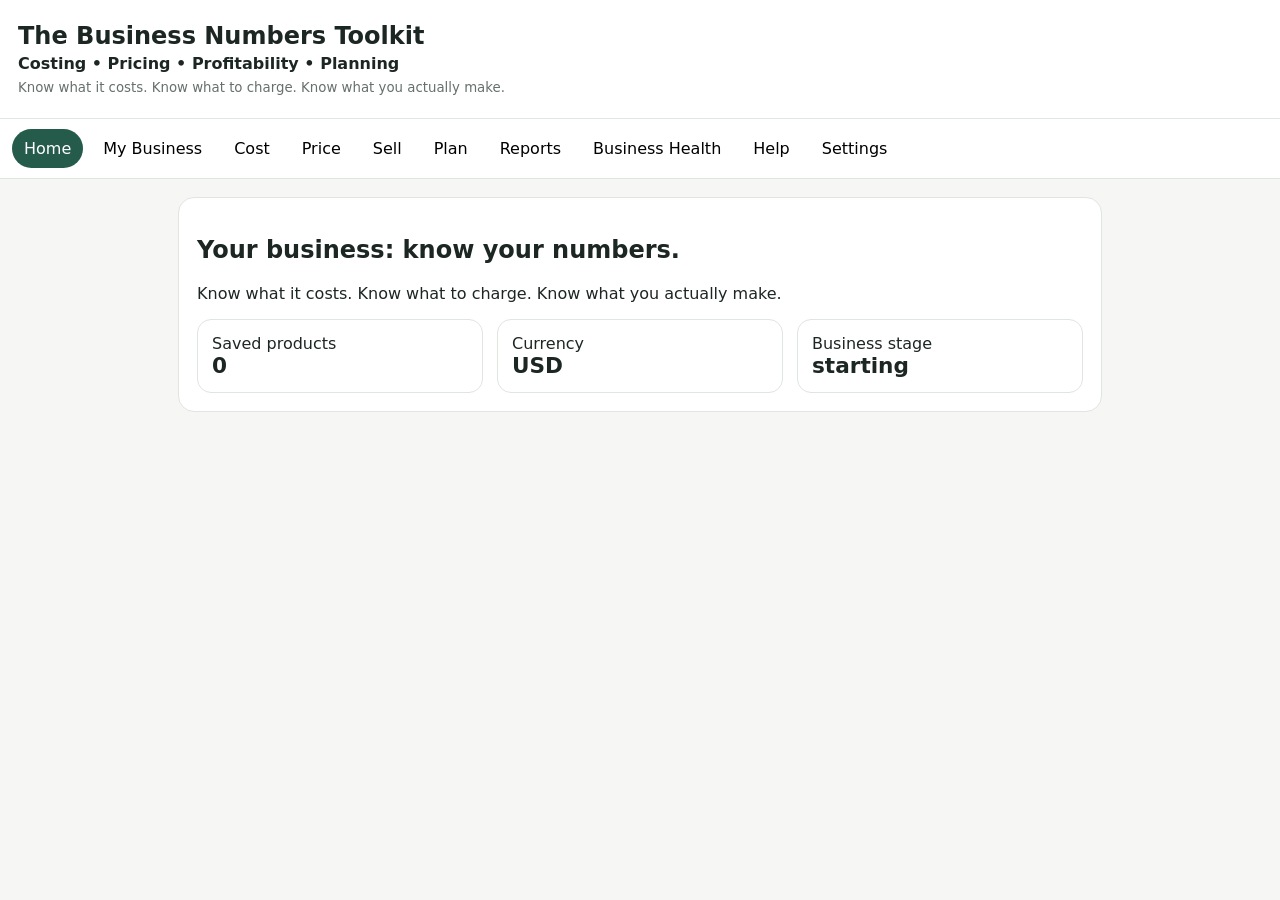
==== commit ef56116d: "Stage consolidated Business Numbers Toolkit candidate" ====
--- a/index.html
+++ b/index.html
@@ -5,6 +5,8 @@
   <meta name="viewport" content="width=device-width,initial-scale=1,viewport-fit=cover">
   <title>The Business Numbers Toolkit</title>
   <link rel="stylesheet" href="css/app.css">
+  <link rel="manifest" href="manifest.webmanifest">
+  <meta name="theme-color" content="#245b4a">
 </head>
 <body>
   <header class="app-header">
@@ -13,7 +15,15 @@
     <small>Know what it costs. Know what to charge. Know what you actually make.</small>
   </header>
   <nav id="nav" class="app-nav"></nav>
-  <main id="app" class="app-shell"></main>
+  <main id="app" class="app-shell" tabindex="-1"></main>
+  <script defer src="js/templates.js"></script>
+  <script defer src="js/engine.js"></script>
+  <script defer src="js/report-font-map.js"></script>
+  <script defer src="js/pdf.js"></script>
+  <script defer src="js/storage.js"></script>
+  <script defer src="js/transfer.js"></script>
   <script defer src="js/app.js"></script>
+  <script defer src="js/support.js"></script>
+  <script>if ('serviceWorker' in navigator && location.protocol === 'https:') navigator.serviceWorker.register('./sw.js').catch(() => {});</script>
 </body>
 </html>
--- a/css/app.css
+++ b/css/app.css
@@ -0,0 +1,19 @@
+:root{--accent:#245b4a;--bg:#f6f7f4;--surface:#fff;--text:#1c2622;--muted:#66706c;--border:#dfe5e1;--warning:#7b5d17;--danger:#8e2e2e;--radius:16px}*{box-sizing:border-box}body{margin:0;font-family:system-ui,-apple-system,BlinkMacSystemFont,"Segoe UI",sans-serif;background:var(--bg);color:var(--text)}button,input,select{font:inherit}.app-header{padding:22px 18px;background:var(--surface);border-bottom:1px solid var(--border)}.app-header h1{margin:0 0 4px;font-size:1.5rem}.app-header p{margin:0 0 4px;font-weight:700}.app-header small{color:var(--muted)}.app-nav{display:flex;gap:8px;overflow:auto;padding:10px 12px;background:var(--surface);border-bottom:1px solid var(--border);position:sticky;top:0;z-index:5}.app-nav button{border:0;background:transparent;padding:10px 12px;border-radius:999px;white-space:nowrap}.app-nav button.active{background:var(--accent);color:#fff}.app-shell{max-width:960px;margin:0 auto;padding:18px}.card{background:var(--surface);border:1px solid var(--border);border-radius:var(--radius);padding:18px;margin-bottom:16px}.grid{display:grid;grid-template-columns:repeat(auto-fit,minmax(220px,1fr));gap:14px}label{display:block;font-weight:650;margin:12px 0 6px}input,select{width:100%;padding:12px;border:1px solid var(--border);border-radius:12px;background:#fff}button.primary{background:var(--accent);color:#fff;border:0;border-radius:12px;padding:12px 16px}button.secondary{background:#fff;border:1px solid var(--border);border-radius:12px;padding:12px 16px}.metric{padding:14px;border:1px solid var(--border);border-radius:14px}.metric strong{display:block;font-size:1.35rem}.muted{color:var(--muted)}.notice{padding:12px;border-radius:12px;background:#f2f4f2;border:1px solid var(--border)}.warning{border-left:4px solid var(--warning)}details{border-top:1px solid var(--border);padding:12px 0}summary{font-weight:700;cursor:pointer}.row{display:flex;gap:10px;flex-wrap:wrap}@media(max-width:640px){.app-shell{padding:14px}.app-header{padding:18px 14px}}
+
+@media print{.app-header,.app-nav,button,.app-shell>section:not(:has(#printReport)){display:none!important}#printReport{display:block!important;box-shadow:none!important}body{background:#fff}}
+/* Shared workflow improvements */
+.notice.success{border-left:4px solid var(--accent)}.notice.danger{border-left:4px solid var(--danger);color:var(--danger)}.saved-item{padding:12px 0;border-top:1px solid var(--border);display:flex;gap:12px;align-items:center;justify-content:space-between;flex-wrap:wrap}.saved-item small{color:var(--muted)}.table-wrap{max-width:100%;overflow-x:auto}table{width:100%;border-collapse:collapse;margin:12px 0}td,th{padding:10px;border-bottom:1px solid var(--border);text-align:left;white-space:nowrap}button{cursor:pointer}button:disabled{opacity:.7;cursor:default}#costResult,#output,#bizStatus,#decisionStatus{margin-top:14px}.cost-row{margin-top:12px}input[type=color]{height:48px}#printReport{overflow:visible}@media print{.app-header,.app-nav,.app-shell>section:not(:has(#printReport)),#print,.notice{display:none!important}#printReport{display:block!important;border:0!important}.app-shell{max-width:none;padding:0}#output{display:block!important}table{font-size:10pt}td,th{white-space:normal}}
+
+/* Independent report preview and print-only layout */
+.report-paper{background:#fff;border:1px solid var(--border);border-radius:12px;padding:22px;margin-top:16px;overflow:visible}.report-paper h2{margin-top:0}.report-actions{display:flex;gap:10px;flex-wrap:wrap;margin:14px 0}.report-paper table{width:100%}.report-paper td,.report-paper th{white-space:normal;overflow-wrap:anywhere}.report-paper tr{break-inside:avoid}
+@media print{body *{visibility:hidden!important}#printReport,#printReport *{visibility:visible!important}#printReport{position:absolute!important;left:0!important;top:0!important;width:100%!important;display:block!important;margin:0!important;padding:12px!important;border:0!important;background:white!important}#printReport .table-wrap{overflow:visible!important}#printReport table{font-size:10pt}#printReport tr{break-inside:avoid!important}@page{margin:14mm}}
+
+/* Beginner-friendly contextual help and learning guides */
+.help-toggle{display:inline-flex;align-items:center;justify-content:center;width:23px;height:23px;margin-left:8px;border:1.5px solid var(--accent);border-radius:50%;background:white;color:var(--accent);font-size:14px;font-weight:800;cursor:pointer;vertical-align:middle;padding:0;line-height:1}
+.help-toggle:focus-visible{outline:3px solid #80b8a5;outline-offset:2px}
+.field-explanation{display:block;margin:8px 0;padding:11px 13px;border-left:3px solid var(--accent);border-radius:8px;background:#f2f7f4;font-size:.92rem;font-weight:400;line-height:1.5}
+.field-explanation[hidden]{display:none}
+.lesson{padding:16px 0}.lesson summary{font-size:1.05rem}.lesson summary small{font-size:.75rem;color:var(--muted);font-weight:400}.lesson li{margin:9px 0;line-height:1.5}.lesson p{line-height:1.55}
+@media print{.help-toggle,.field-explanation{display:none!important}}
+/* Self-service support */
+.support-center .support-shortcuts{display:flex;flex-wrap:wrap;gap:.5rem;margin:1rem 0}.support-article{border:1px solid var(--border,#ddd);border-radius:12px;padding:1rem;margin:.65rem 0}.support-article summary{font-weight:650;cursor:pointer}.support-article summary small{display:block;font-weight:400;color:var(--muted,#66706c);margin-top:.2rem}.support-article li{margin:.55rem 0;line-height:1.5}.support-article[hidden]{display:none!important}#supportDiagnosticResult dl{display:grid;grid-template-columns:minmax(6rem,1fr) 2fr;gap:.5rem;overflow-wrap:anywhere}#supportDiagnosticResult dt{font-weight:650}#supportDiagnosticResult dd{margin:0}.support-center input[type=search]{width:100%}#supportCopyStatus textarea{width:100%}
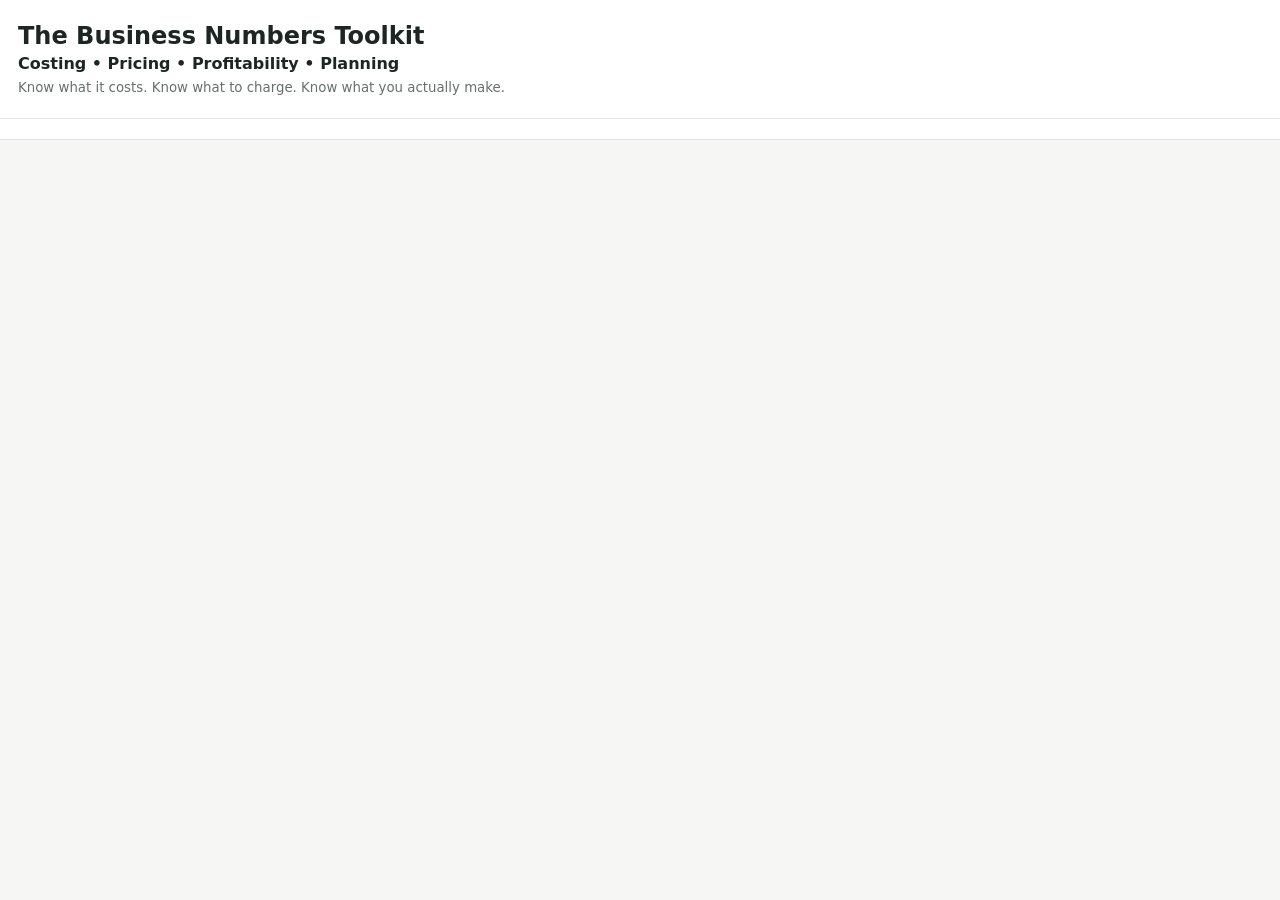
==== commit 66b2db6d: "Add CSV spreadsheet import for business activity records" ====
--- a/index.html
+++ b/index.html
@@ -22,6 +22,7 @@
   <script defer src="js/pdf.js"></script>
   <script defer src="js/storage.js"></script>
   <script defer src="js/transfer.js"></script>
+  <script defer src="js/csv-import.js"></script>
   <script defer src="js/app.js"></script>
   <script defer src="js/support.js"></script>
   <script>if ('serviceWorker' in navigator && location.protocol === 'https:') navigator.serviceWorker.register('./sw.js').catch(() => {});</script>
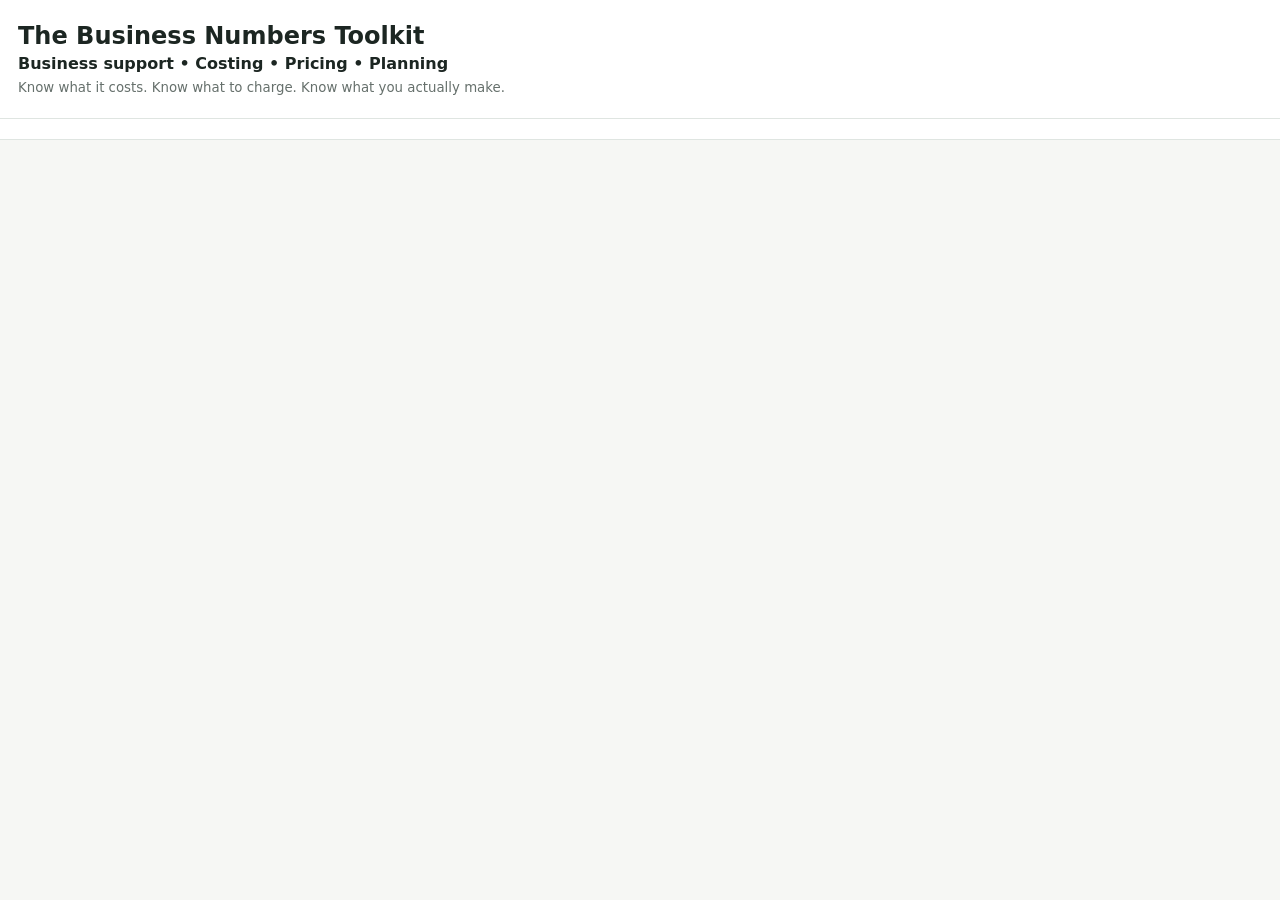
==== commit ed4d6b9d: "Add offline mini CRM contacts register" ====
--- a/index.html
+++ b/index.html
@@ -11,7 +11,7 @@
 <body>
   <header class="app-header">
     <h1>The Business Numbers Toolkit</h1>
-    <p>Costing • Pricing • Profitability • Planning</p>
+    <p>Business support • Costing • Pricing • Planning</p>
     <small>Know what it costs. Know what to charge. Know what you actually make.</small>
   </header>
   <nav id="nav" class="app-nav"></nav>
